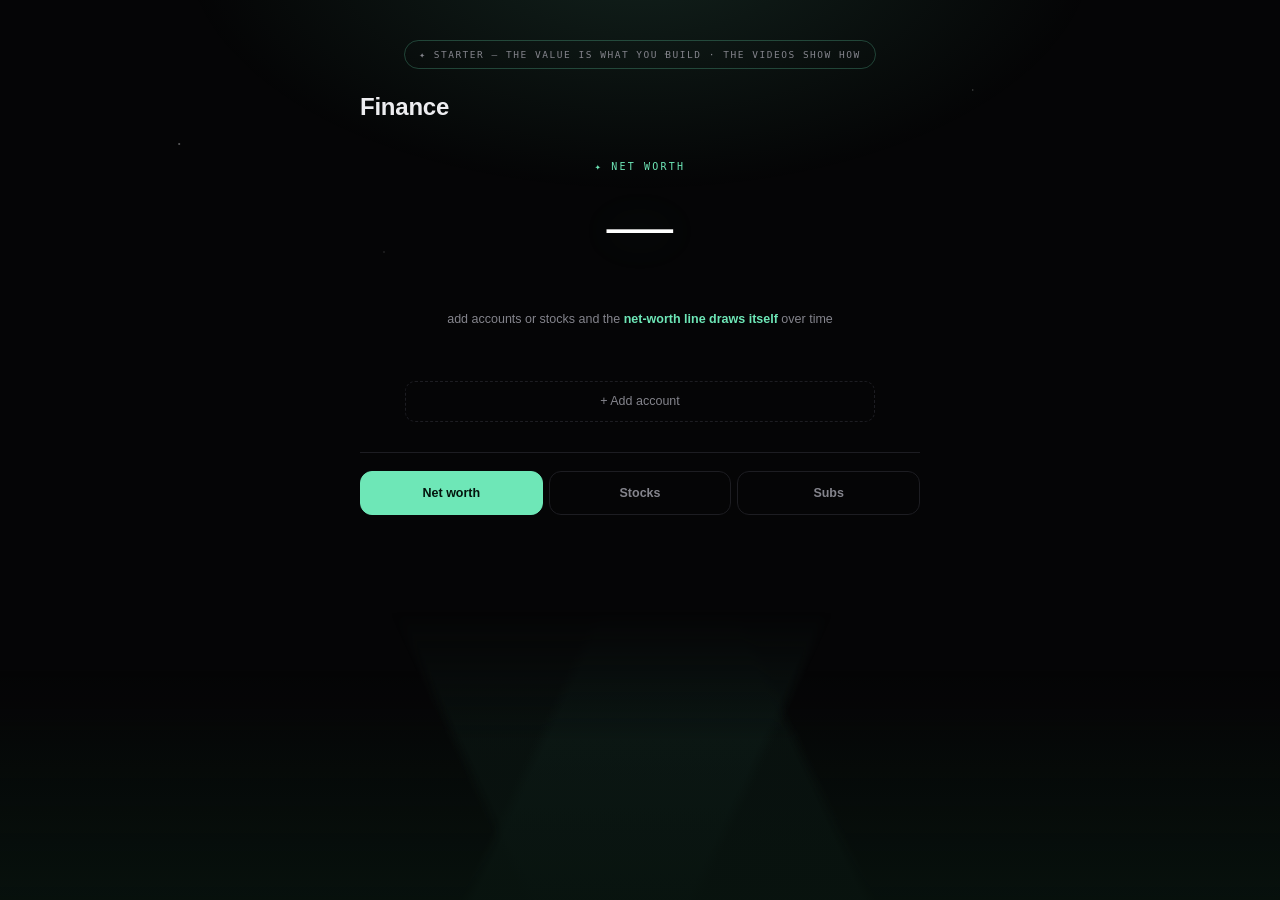
==== public/tiles/finance.html @ c0c362ae "Initial commit" ====
<!doctype html>
<html lang="en">
<head>
<meta charset="utf-8" />
<meta name="viewport" content="width=device-width,initial-scale=1" />
<title>Finance</title>
<!--
  FINANCE — three pages, one bottom tab bar: Net worth (accounts + stocks →
  the trend), Stocks (holdings, live-priced via Finnhub), Subscriptions
  (monthly burn). Each page carries its own base inputs; the mentor builds the
  rest.

  Sealed: no network. Saves through window.Vitality. Stock prices via the host
  bridge: window.Vitality.stock(symbol) (server-routed Finnhub key; manual works
  keyless). Store: { accounts:[{id,name,balance}], holdings:[{id,symbol,shares,price}],
  subs:[{id,name,amount}], history:[{t,value}] }
-->
<style>
  :root{
    --bg:#050506;--fg:#ededf0;--brand:#6EE7B7;
    --muted:#84848c;--muted-strong:#a8a8b0;--border:#1d1d22;
    --neg:#ff8b8b;
    --mono:ui-monospace,SFMono-Regular,Menlo,monospace;
    --serif:Georgia,'Times New Roman',serif;
    --font:-apple-system,BlinkMacSystemFont,'Segoe UI',Inter,sans-serif;
    --ease:cubic-bezier(.16,1,.3,1);
  }
  *{box-sizing:border-box;margin:0;padding:0}
  html,body{height:100%}
  body{background:var(--bg);color:var(--fg);font:15px/1.5 var(--font);display:flex;justify-content:center;padding:40px 20px;-webkit-font-smoothing:antialiased;position:relative}
  body::before{content:'';position:fixed;inset:0;z-index:-2;pointer-events:none;background:
    radial-gradient(58% 44% at 50% -6%, rgba(110,231,183,.13), transparent 62%),
    radial-gradient(1.5px 1.5px at 14% 16%, rgba(255,255,255,.5), transparent 100%),
    radial-gradient(1px 1px at 76% 10%, rgba(255,255,255,.4), transparent 100%),
    radial-gradient(1.5px 1.5px at 52% 6%, rgba(255,255,255,.32), transparent 100%),
    radial-gradient(1px 1px at 30% 28%, rgba(255,255,255,.28), transparent 100%)}
  body::after{content:'';position:fixed;left:0;right:0;bottom:0;height:32vh;z-index:-1;pointer-events:none;background:
    linear-gradient(to top, rgba(8,19,14,.85), transparent 80%),
    linear-gradient(115deg, transparent 42%, rgba(13,26,23,.75) 43%, rgba(13,26,23,.75) 58%, transparent 59%),
    linear-gradient(245deg, transparent 38%, rgba(10,18,16,.9) 39%, rgba(10,18,16,.9) 62%, transparent 63%);
    -webkit-mask-image:linear-gradient(to top,#000 55%,transparent);mask-image:linear-gradient(to top,#000 55%,transparent)}
  .shell{width:100%;max-width:560px}
  h1{font-size:24px;font-weight:600;letter-spacing:-.01em}
  .sub{color:var(--muted);font-family:var(--mono);font-size:11px;letter-spacing:.12em;text-transform:uppercase;margin:6px 0 0}
  .well{margin-top:34px;text-align:center}
  .kick{font-family:var(--mono);font-size:10px;letter-spacing:.22em;text-transform:uppercase;color:var(--brand)}
  .worth{font-family:var(--serif);font-style:italic;font-size:clamp(48px,10.5vw,74px);line-height:1;color:#fff;margin-top:12px;text-shadow:0 0 44px rgba(110,231,183,.22)}
  .worth.neg{color:var(--neg);text-shadow:0 0 44px rgba(255,139,139,.18)}
  .worth .u{font-size:.34em;font-style:normal;color:var(--muted);margin-left:2px}
  .delta{font-family:var(--mono);font-size:11px;letter-spacing:.14em;margin-top:10px;color:var(--muted)}
  .delta b{color:var(--brand);font-weight:600}
  .delta b.down{color:var(--neg)}
  .gwrap{margin-top:28px}
  .gEmpty{padding:22px 0;color:var(--muted);font-size:12.5px;text-align:center}
  .gEmpty b{color:var(--brand);font-weight:600}
  .list{margin-top:26px;text-align:left;max-width:470px;margin-left:auto;margin-right:auto}
  .row{display:grid;grid-template-columns:1fr auto auto;align-items:center;gap:10px;padding:11px 13px;border-radius:12px;border:1px solid var(--border);background:rgba(14,14,17,.5);margin-bottom:8px;animation:up .4s var(--ease) both}
  @keyframes up{from{opacity:0;transform:translateY(6px)}to{opacity:1}}
  .row .nmwrap{min-width:0}
  .row .nm{font-size:14px;color:var(--fg);overflow:hidden;text-overflow:ellipsis;white-space:nowrap}
  .row .hsub{font-family:var(--mono);font-size:10px;letter-spacing:.04em;color:var(--muted);margin-top:1px}
  .row .bal{font-family:var(--mono);font-size:14px;font-variant-numeric:tabular-nums;cursor:pointer;color:var(--muted-strong);padding:3px 7px;border-radius:6px;transition:background .12s,color .12s}
  .row .bal:hover{background:rgba(110,231,183,.09);color:var(--brand)}
  .row .bal.neg{color:var(--neg)}
  .row .del{border:none;background:none;color:var(--muted);cursor:pointer;font-size:15px;line-height:1;opacity:.45;padding:2px 4px;transition:opacity .12s,color .12s}
  .row .del:hover{opacity:1;color:var(--neg)}
  .balIn{width:118px;background:rgba(0,0,0,.45);border:1px solid var(--brand);border-radius:6px;padding:4px 8px;color:var(--fg);font-family:var(--mono);font-size:14px;text-align:right;outline:none}
  .addRow{display:grid;grid-template-columns:1fr 122px auto;gap:8px;margin-top:2px}
  .addRow.stock{grid-template-columns:1fr 100px auto}
  .addRow input{background:rgba(14,14,17,.7);border:1px solid var(--border);border-radius:10px;padding:10px 13px;color:var(--fg);font:inherit;outline:none;min-width:0}
  .addRow input:focus{border-color:var(--brand)}
  .addRow button{border:none;background:var(--brand);color:#04140d;font-weight:700;border-radius:10px;padding:0 17px;cursor:pointer}
  .addBtn{margin-top:4px;background:transparent;border:1px dashed var(--border);border-radius:10px;color:var(--muted);font:inherit;font-size:12.5px;padding:10px 14px;cursor:pointer;width:100%;transition:color .14s,border-color .14s}
  .addBtn:hover{color:var(--brand);border-color:var(--brand);border-style:solid}
  .keyNote{font-family:var(--mono);font-size:10px;letter-spacing:.02em;color:var(--muted);margin-top:12px;text-align:center}
  .keyNote b{color:var(--brand)}
  /* the bottom tab bar — each button is a page */
  .tabBar{display:flex;gap:6px;margin-top:30px;padding-top:18px;border-top:1px solid var(--border)}
  .tab{flex:1;padding:12px 8px;border-radius:12px;border:1px solid var(--border);background:transparent;color:var(--muted);font:inherit;font-size:12.5px;font-weight:600;cursor:pointer;transition:all .15s}
  .tab:hover{color:#fff;border-color:var(--muted)}
  .tab.on{color:#04140d;background:var(--brand);border-color:var(--brand)}
  .starterTag{width:max-content;max-width:92%;margin:0 auto 20px;padding:6px 14px;border:1px solid rgba(110,231,183,.25);border-radius:999px;font-family:ui-monospace,SFMono-Regular,Menlo,monospace;font-size:9.5px;letter-spacing:.16em;text-transform:uppercase;color:#84848c;text-align:center}
  .starterTag,.starterTag *{line-height:1.6}
</style>
</head>
<body>
<div class="shell">
<div class="starterTag">✦ starter — the value is what you build · the videos show how</div>
  <h1>Finance</h1>
  <div class="well" id="app"></div>
</div>
<script>
let store={};let view='networth';
let editingId=null;let editKind='bal';let adding=false;let addingStock=false;let addingSub=false;
const esc=s=>String(s).replace(/[&<>"']/g,c=>({'&':'&amp;','<':'&lt;','>':'&gt;','"':'&quot;',"'":'&#39;'}[c]));
const fetchingS=new Set();let finNote=false;
function persist(){window.Vitality.save(store)}
function accts(){if(!Array.isArray(store.accounts))store.accounts=[];return store.accounts}
function holds(){if(!Array.isArray(store.holdings))store.holdings=[];return store.holdings}
function subs(){if(!Array.isArray(store.subs))store.subs=[];return store.subs}
function hist(){if(!Array.isArray(store.history))store.history=[];return store.history}
function holdValue(h){return (typeof h.shares==='number'?h.shares:0)*(typeof h.price==='number'?h.price:0)}
function stockTotal(){return holds().reduce((s,h)=>s+holdValue(h),0)}
function monthlyBurn(){return subs().reduce((s,x)=>s+(typeof x.amount==='number'?x.amount:0),0)}
function netWorth(){let s=0;for(const a of accts())s+=(typeof a.balance==='number'?a.balance:0);for(const h of holds())s+=holdValue(h);return s;}
function fmtMoney(n){if(n==null)return '—';const sign=n<0?'−':'';const a=Math.abs(n);
  return sign+'$'+(a>=1e6?(a/1e6).toFixed(2)+'M':a>=1e4?Math.round(a).toLocaleString():a.toLocaleString(undefined,{maximumFractionDigits:0}));}

function snapshot(){
  const v=netWorth(),h=hist(),now=Date.now(),prev=h[h.length-1];
  if(prev&&prev.value===v)return;
  if(prev&&now-prev.t<120000){prev.t=now;prev.value=v;}
  else h.push({t:now,value:v});
}

async function refreshStock(h){
  const V=window.Vitality||{};
  if(!h.symbol||!V.stock)return;
  if(fetchingS.has(h.id))return;
  fetchingS.add(h.id);render();
  try{const price=await V.stock(h.symbol);if(typeof price==='number'&&price>0){h.price=price;snapshot();persist();}}
  catch(e){if(String(e&&e.message||'')==='no_key')finNote=true;}
  finally{fetchingS.delete(h.id);render();}
}

function graph(){
  const h=hist().filter(s=>typeof s.value==='number');
  if(h.length<2)return '<div class="gEmpty">add accounts or stocks and the <b>net-worth line draws itself</b> over time</div>';
  const W=560,H=120,P=8;
  const t0=h[0].t,t1=h[h.length-1].t||t0+1;
  const lo=Math.min(...h.map(s=>s.value)),hi=Math.max(...h.map(s=>s.value));
  const x=t=>P+((t-t0)/Math.max(1,t1-t0))*(W-2*P);
  const y=v=>hi===lo?H/2:P+(1-(v-lo)/(hi-lo))*(H-2*P);
  const pts=h.map(s=>[x(s.t),y(s.value)]);
  let d='M '+pts[0][0]+' '+pts[0][1];
  for(let i=0;i<pts.length-1;i++){const p0=pts[i-1]||pts[i],p1=pts[i],p2=pts[i+1],p3=pts[i+2]||p2;
    d+=' C '+(p1[0]+(p2[0]-p0[0])/6)+' '+(p1[1]+(p2[1]-p0[1])/6)+', '+(p2[0]-(p3[0]-p1[0])/6)+' '+(p2[1]-(p3[1]-p1[1])/6)+', '+p2[0]+' '+p2[1];}
  const area=d+' L '+pts[pts.length-1][0]+' '+(H-P)+' L '+pts[0][0]+' '+(H-P)+' Z';
  return '<svg viewBox="0 0 '+W+' '+H+'" style="width:100%;display:block" preserveAspectRatio="none">'
    +'<defs><linearGradient id="fg1" x1="0" y1="0" x2="0" y2="1"><stop offset="0%" stop-color="#6EE7B7" stop-opacity=".26"/><stop offset="100%" stop-color="#6EE7B7" stop-opacity="0"/></linearGradient></defs>'
    +'<path d="'+area+'" fill="url(#fg1)"/><path d="'+d+'" fill="none" stroke="#6EE7B7" stroke-width="2.5" stroke-linecap="round" stroke-linejoin="round"/>'
    +'<circle cx="'+pts[pts.length-1][0]+'" cy="'+pts[pts.length-1][1]+'" r="4" fill="#6EE7B7"/></svg>';
}

/* one row's editable value cell (inline input when this id is being edited) */
function valCell(id,kind,val,neg){
  if(editingId===id)return '<input class="balIn" id="editIn" type="text" inputmode="decimal" value="'+(val===''?'':val)+'" autocomplete="off"/>';
  return '<span class="bal'+(neg?' neg':'')+'" data-'+kind+'="'+id+'" title="Tap to edit">';
}

function listAccounts(){
  let h='';
  for(const ac of accts()){
    const neg=typeof ac.balance==='number'&&ac.balance<0;
    h+='<div class="row"><div class="nmwrap"><span class="nm">'+esc(ac.name)+'</span></div>'
      +valCell(ac.id,'bal',(typeof ac.balance==='number'?ac.balance:''),neg)+(editingId===ac.id?'':fmtMoney(typeof ac.balance==='number'?ac.balance:0)+'</span>')
      +'<button class="del" data-del="'+ac.id+'" title="Remove">&times;</button></div>';
  }
  if(adding)h+='<div class="addRow"><input id="nmIn" placeholder="account name" autocomplete="off"/><input id="amtIn" type="text" inputmode="decimal" placeholder="balance" autocomplete="off"/><button data-add>Add</button></div>';
  else h+='<button class="addBtn" data-addtoggle>+ Add account</button>';
  return h;
}
function listStocks(){
  let h='';
  for(const hd of holds()){
    const px=typeof hd.price==='number'?hd.price:null;
    const sub=(typeof hd.shares==='number'?hd.shares:0)+' sh'+(px!=null?' @ '+fmtMoney(px):' · '+(fetchingS.has(hd.id)?'pricing…':'add a key to price'));
    h+='<div class="row"><div class="nmwrap"><span class="nm">'+esc(hd.symbol)+'</span><div class="hsub">'+sub+'</div></div>'
      +valCell(hd.id,'sh',(typeof hd.shares==='number'?hd.shares:''),false)+(editingId===hd.id?'':(fetchingS.has(hd.id)?'…':fmtMoney(holdValue(hd)))+'</span>')
      +'<button class="del" data-del="'+hd.id+'" title="Remove">&times;</button></div>';
  }
  if(addingStock)h+='<div class="addRow stock"><input id="symIn" placeholder="ticker — e.g. AAPL" autocomplete="off"/><input id="shIn" type="text" inputmode="decimal" placeholder="shares" autocomplete="off"/><button data-addstockgo>Add</button></div>';
  else h+='<button class="addBtn" data-addstock>+ Add stock</button>';
  if(finNote)h+='<div class="keyNote">stocks need a free <b>Finnhub key</b> in .env.local — your mentor sets it up. Until then they hold at $0.</div>';
  return h;
}
function listSubs(){
  let h='';
  for(const sb of subs()){
    h+='<div class="row"><div class="nmwrap"><span class="nm">'+esc(sb.name)+'</span><div class="hsub">subscription</div></div>'
      +valCell(sb.id,'sub',(typeof sb.amount==='number'?sb.amount:''),false)+(editingId===sb.id?'':fmtMoney(typeof sb.amount==='number'?sb.amount:0)+'/mo</span>')
      +'<button class="del" data-del="'+sb.id+'" title="Remove">&times;</button></div>';
  }
  if(addingSub)h+='<div class="addRow"><input id="subNmIn" placeholder="subscription — e.g. Netflix" autocomplete="off"/><input id="subAmtIn" type="text" inputmode="decimal" placeholder="$ / month" autocomplete="off"/><button data-addsubgo>Add</button></div>';
  else h+='<button class="addBtn" data-addsub>+ Add subscription</button>';
  return h;
}

function tabBar(){
  return '<div class="tabBar">'+[['networth','Net worth'],['stocks','Stocks'],['subs','Subs']]
    .map(t=>'<button class="tab'+(view===t[0]?' on':'')+'" data-view="'+t[0]+'">'+t[1]+'</button>').join('')+'</div>';
}

function render(){
  let html='';
  if(view==='networth'){
    const any=accts().length||holds().length,v=any?netWorth():null,h=hist();
    let delta='';
    if(h.length>=2){const d=h[h.length-1].value-h[0].value,up=d>=0;delta='<div class="delta">since day one · <b class="'+(up?'':'down')+'">'+(up?'▲ ':'▼ ')+fmtMoney(Math.abs(d)).replace('−','')+'</b></div>';}
    html='<div class="kick">✦ net worth</div><div class="worth'+(v!=null&&v<0?' neg':'')+'">'+fmtMoney(v)+'</div>'+delta
      +'<div class="gwrap">'+graph()+'</div><div class="list">'+listAccounts()+'</div>';
  }else if(view==='stocks'){
    html='<div class="kick">✦ holdings</div><div class="worth">'+(holds().length?fmtMoney(stockTotal()):'—')+'</div>'
      +(holds().length?'<div class="delta">'+holds().length+' position'+(holds().length===1?'':'s')+' · live-priced</div>':'')
      +'<div class="list" style="margin-top:24px">'+listStocks()+'</div>';
  }else{
    html='<div class="kick">✦ monthly burn</div><div class="worth">'+(subs().length?fmtMoney(monthlyBurn())+'<span class="u">/mo</span>':'—')+'</div>'
      +(subs().length?'<div class="delta">'+subs().length+' renewal'+(subs().length===1?'':'s')+' a month</div>':'')
      +'<div class="list" style="margin-top:24px">'+listSubs()+'</div>';
  }
  html+=tabBar();
  document.getElementById('app').innerHTML=html;
  if(editingId){const i=document.getElementById('editIn');if(i){i.focus();try{i.select();}catch(e){}
    i.addEventListener('keydown',e=>{if(e.key==='Enter')commit();else if(e.key==='Escape'){editingId=null;render();}});
    i.addEventListener('blur',commit);}}
  if(adding){const n=document.getElementById('nmIn');if(n)n.focus();const amt=document.getElementById('amtIn');if(amt)amt.addEventListener('keydown',e=>{if(e.key==='Enter')addAccount()});}
  if(addingStock){const s=document.getElementById('symIn');if(s)s.focus();const sh=document.getElementById('shIn');if(sh)sh.addEventListener('keydown',e=>{if(e.key==='Enter')addStock()});}
  if(addingSub){const n=document.getElementById('subNmIn');if(n)n.focus();const amt=document.getElementById('subAmtIn');if(amt)amt.addEventListener('keydown',e=>{if(e.key==='Enter')addSub()});}
}

function commit(){
  const i=document.getElementById('editIn');if(!i||!editingId)return;
  const raw=String(i.value).replace(/[$,\s]/g,'');const n=Number(raw);
  if(editKind==='sh'){
    const hd=holds().find(x=>x.id===editingId);editingId=null;
    if(hd&&raw!==''&&isFinite(n)&&n>=0){hd.shares=n;snapshot();persist();render();refreshStock(hd);return;}
  }else if(editKind==='sub'){
    const sb=subs().find(x=>x.id===editingId);if(sb&&raw!==''&&isFinite(n)&&n>=0){sb.amount=n;persist();}
  }else{
    const ac=accts().find(x=>x.id===editingId);if(ac&&raw!==''&&isFinite(n)){ac.balance=n;snapshot();persist();}
  }
  editingId=null;render();
}
function addAccount(){
  const n=document.getElementById('nmIn'),amt=document.getElementById('amtIn');
  const name=(n?n.value:'').trim();if(!name){if(n)n.focus();return;}
  const raw=String(amt?amt.value:'').replace(/[$,\s]/g,'');const bal=Number(raw);
  accts().push({id:'a'+Math.random().toString(36).slice(2,8),name,balance:(raw!==''&&isFinite(bal))?bal:0});
  adding=false;snapshot();persist();render();
}
function addStock(){
  const s=document.getElementById('symIn'),sh=document.getElementById('shIn');
  const symbol=(s?s.value:'').trim().toUpperCase();if(!symbol){if(s)s.focus();return;}
  const raw=String(sh?sh.value:'').replace(/[,\s]/g,'');const shares=Number(raw);
  const hd={id:'h'+Math.random().toString(36).slice(2,8),symbol,shares:(raw!==''&&isFinite(shares))?shares:0,price:null};
  holds().push(hd);addingStock=false;persist();render();refreshStock(hd);
}
function addSub(){
  const n=document.getElementById('subNmIn'),amt=document.getElementById('subAmtIn');
  const name=(n?n.value:'').trim();if(!name){if(n)n.focus();return;}
  const raw=String(amt?amt.value:'').replace(/[$,\s]/g,'');const amount=Number(raw);
  subs().push({id:'s'+Math.random().toString(36).slice(2,8),name,amount:(raw!==''&&isFinite(amount))?amount:0});
  addingSub=false;persist();render();
}

document.addEventListener('click',e=>{
  const tab=e.target.closest('[data-view]');
  if(tab){view=tab.getAttribute('data-view');editingId=null;adding=addingStock=addingSub=false;render();return}
  const b=e.target.closest('[data-bal]');
  if(b){editingId=b.getAttribute('data-bal');editKind='bal';adding=addingStock=addingSub=false;render();return}
  const sh=e.target.closest('[data-sh]');
  if(sh){editingId=sh.getAttribute('data-sh');editKind='sh';adding=addingStock=addingSub=false;render();return}
  const su=e.target.closest('[data-sub]');
  if(su){editingId=su.getAttribute('data-sub');editKind='sub';adding=addingStock=addingSub=false;render();return}
  const d=e.target.closest('[data-del]');
  if(d){const id=d.getAttribute('data-del');store.accounts=accts().filter(x=>x.id!==id);store.holdings=holds().filter(x=>x.id!==id);store.subs=subs().filter(x=>x.id!==id);snapshot();persist();render();return}
  if(e.target.closest('[data-addtoggle]')){adding=true;editingId=null;render();return}
  if(e.target.closest('[data-addstock]')){addingStock=true;editingId=null;render();return}
  if(e.target.closest('[data-addsub]')){addingSub=true;editingId=null;render();return}
  if(e.target.closest('[data-add]')){addAccount();return}
  if(e.target.closest('[data-addstockgo]')){addStock();return}
  if(e.target.closest('[data-addsubgo]')){addSub();return}
});

/* standalone preview: opened as a raw file with no dashboard bridge? back it
   with localStorage so it still renders. In the real sealed dashboard the
   bridge is injected first, so this branch never runs there. */
if(!window.Vitality){window.Vitality={save:function(d){try{localStorage.setItem('v:prev:finance',JSON.stringify(d));}catch(e){}return Promise.resolve(true);},load:function(){try{return Promise.resolve(JSON.parse(localStorage.getItem('v:prev:finance')||'{}'));}catch(e){return Promise.resolve({});}},read:function(){return Promise.resolve(null);},stock:function(){return Promise.reject(new Error('no_key'));}};}
(async()=>{
  const d=await window.Vitality.load();
  store=(d&&typeof d==='object'&&!Array.isArray(d))?d:{};
  if(!Array.isArray(store.accounts))store.accounts=[];
  if(!Array.isArray(store.holdings))store.holdings=[];
  if(!Array.isArray(store.subs))store.subs=[];
  if(!Array.isArray(store.history))store.history=[];
  render();
  for(const hd of holds()){ if(!hd.symbol)continue; await refreshStock(hd); await new Promise(r=>setTimeout(r,1200)); }
})();
</script>
</body>
</html>
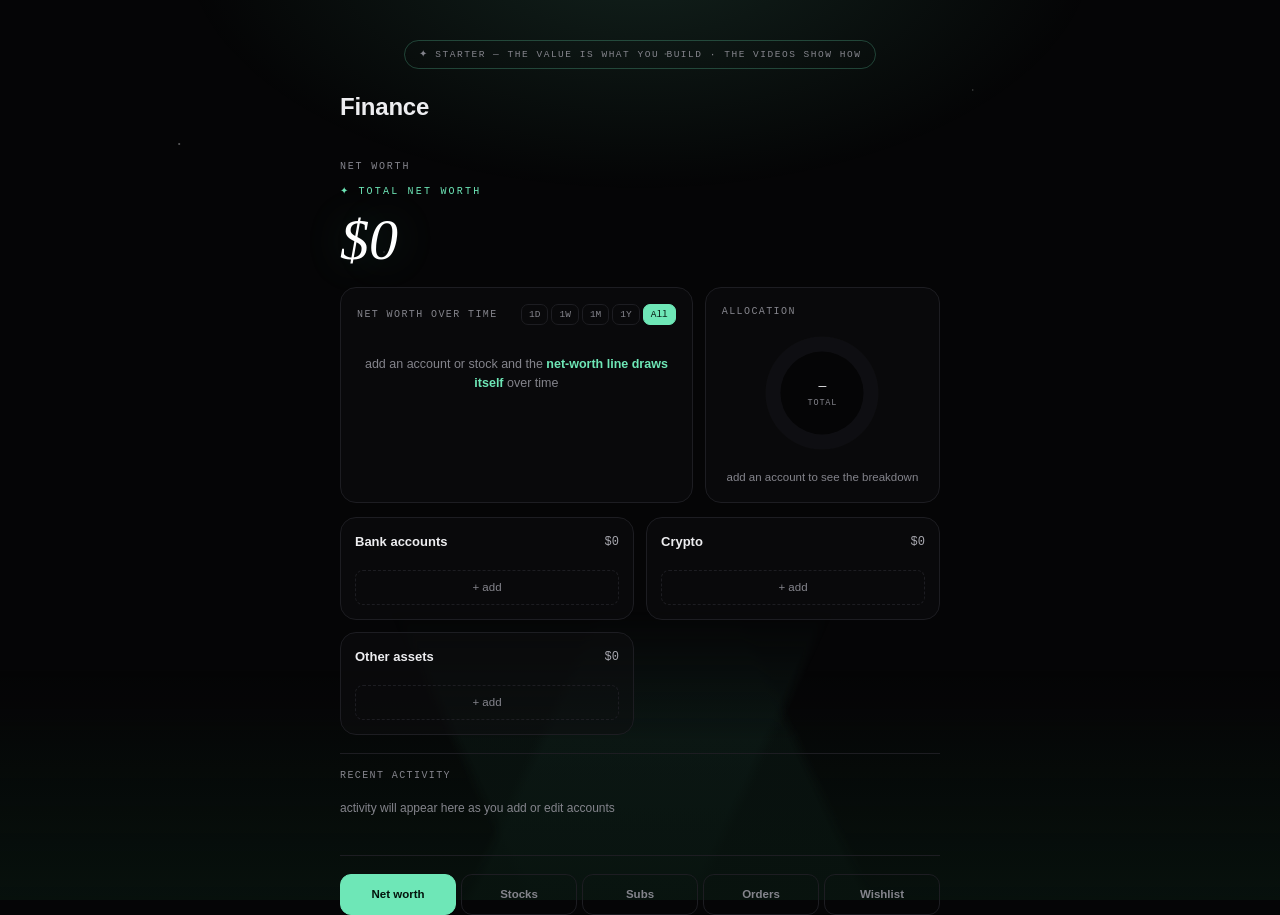
==== commit 718f2fdd: "auto: update from Claude Code" ====
--- a/public/tiles/finance.html
+++ b/public/tiles/finance.html
@@ -5,21 +5,25 @@
 <meta name="viewport" content="width=device-width,initial-scale=1" />
 <title>Finance</title>
 <!--
-  FINANCE — three pages, one bottom tab bar: Net worth (accounts + stocks →
-  the trend), Stocks (holdings, live-priced via Finnhub), Subscriptions
-  (monthly burn). Each page carries its own base inputs; the mentor builds the
-  rest.
+  FINANCE — five pages, one bottom tab bar: Net worth (accounts by category +
+  stocks → the trend + allocation), Stocks (holdings, live-priced via Finnhub),
+  Subscriptions (billing period, renewal countdown, linked account), Orders
+  (incoming/bought, % of net worth, deduct from an account), Wishlist (% of
+  net worth per item).
 
   Sealed: no network. Saves through window.Vitality. Stock prices via the host
   bridge: window.Vitality.stock(symbol) (server-routed Finnhub key; manual works
-  keyless). Store: { accounts:[{id,name,balance}], holdings:[{id,symbol,shares,price}],
-  subs:[{id,name,amount}], history:[{t,value}] }
+  keyless). Store: { accounts:[{id,name,balance,type}], holdings:[{id,symbol,shares,price}],
+  subs:[{id,name,amount,period,renewal,fromAccountId,autoDeduct}],
+  orders:[{id,name,amount,mode,fromAccountId,arrival,ts,deductedAt,pctAtDeduction,deductedFromName}],
+  wishlist:[{id,name,amount,ts}], history:[{t,value}], activity:[{id,ts,name,type,delta,kind}] }
 -->
 <style>
   :root{
     --bg:#050506;--fg:#ededf0;--brand:#6EE7B7;
     --muted:#84848c;--muted-strong:#a8a8b0;--border:#1d1d22;
     --neg:#ff8b8b;
+    --cat-bank:#3D72D6;--cat-stocks:#1D9E6C;--cat-crypto:#B8811A;--cat-other:#8465E0;--cat-subs:#E0703D;
     --mono:ui-monospace,SFMono-Regular,Menlo,monospace;
     --serif:Georgia,'Times New Roman',serif;
     --font:-apple-system,BlinkMacSystemFont,'Segoe UI',Inter,sans-serif;
@@ -39,12 +43,12 @@
     linear-gradient(115deg, transparent 42%, rgba(13,26,23,.75) 43%, rgba(13,26,23,.75) 58%, transparent 59%),
     linear-gradient(245deg, transparent 38%, rgba(10,18,16,.9) 39%, rgba(10,18,16,.9) 62%, transparent 63%);
     -webkit-mask-image:linear-gradient(to top,#000 55%,transparent);mask-image:linear-gradient(to top,#000 55%,transparent)}
-  .shell{width:100%;max-width:560px}
+  .shell{width:100%;max-width:600px}
   h1{font-size:24px;font-weight:600;letter-spacing:-.01em}
   .sub{color:var(--muted);font-family:var(--mono);font-size:11px;letter-spacing:.12em;text-transform:uppercase;margin:6px 0 0}
   .well{margin-top:34px;text-align:center}
   .kick{font-family:var(--mono);font-size:10px;letter-spacing:.22em;text-transform:uppercase;color:var(--brand)}
-  .worth{font-family:var(--serif);font-style:italic;font-size:clamp(48px,10.5vw,74px);line-height:1;color:#fff;margin-top:12px;text-shadow:0 0 44px rgba(110,231,183,.22)}
+  .worth{font-family:var(--serif);font-style:italic;font-size:clamp(44px,9.5vw,68px);line-height:1;color:#fff;margin-top:12px;text-shadow:0 0 44px rgba(110,231,183,.22)}
   .worth.neg{color:var(--neg);text-shadow:0 0 44px rgba(255,139,139,.18)}
   .worth .u{font-size:.34em;font-style:normal;color:var(--muted);margin-left:2px}
   .delta{font-family:var(--mono);font-size:11px;letter-spacing:.14em;margin-top:10px;color:var(--muted)}
@@ -53,7 +57,7 @@
   .gwrap{margin-top:28px}
   .gEmpty{padding:22px 0;color:var(--muted);font-size:12.5px;text-align:center}
   .gEmpty b{color:var(--brand);font-weight:600}
-  .list{margin-top:26px;text-align:left;max-width:470px;margin-left:auto;margin-right:auto}
+  .list{margin-top:26px;text-align:left;max-width:510px;margin-left:auto;margin-right:auto}
   .row{display:grid;grid-template-columns:1fr auto auto;align-items:center;gap:10px;padding:11px 13px;border-radius:12px;border:1px solid var(--border);background:rgba(14,14,17,.5);margin-bottom:8px;animation:up .4s var(--ease) both}
   @keyframes up{from{opacity:0;transform:translateY(6px)}to{opacity:1}}
   .row .nmwrap{min-width:0}
@@ -67,20 +71,187 @@
   .balIn{width:118px;background:rgba(0,0,0,.45);border:1px solid var(--brand);border-radius:6px;padding:4px 8px;color:var(--fg);font-family:var(--mono);font-size:14px;text-align:right;outline:none}
   .addRow{display:grid;grid-template-columns:1fr 122px auto;gap:8px;margin-top:2px}
   .addRow.stock{grid-template-columns:1fr 100px auto}
-  .addRow input{background:rgba(14,14,17,.7);border:1px solid var(--border);border-radius:10px;padding:10px 13px;color:var(--fg);font:inherit;outline:none;min-width:0}
-  .addRow input:focus{border-color:var(--brand)}
+  .addRow.wide{grid-template-columns:1fr 1fr auto}
+  .addRow input,.addRow select{background:rgba(14,14,17,.7);border:1px solid var(--border);border-radius:10px;padding:10px 13px;color:var(--fg);font:inherit;font-size:13px;outline:none;min-width:0}
+  .addRow input:focus,.addRow select:focus{border-color:var(--brand)}
   .addRow button{border:none;background:var(--brand);color:#04140d;font-weight:700;border-radius:10px;padding:0 17px;cursor:pointer}
   .addBtn{margin-top:4px;background:transparent;border:1px dashed var(--border);border-radius:10px;color:var(--muted);font:inherit;font-size:12.5px;padding:10px 14px;cursor:pointer;width:100%;transition:color .14s,border-color .14s}
   .addBtn:hover{color:var(--brand);border-color:var(--brand);border-style:solid}
   .keyNote{font-family:var(--mono);font-size:10px;letter-spacing:.02em;color:var(--muted);margin-top:12px;text-align:center}
   .keyNote b{color:var(--brand)}
   /* the bottom tab bar — each button is a page */
-  .tabBar{display:flex;gap:6px;margin-top:30px;padding-top:18px;border-top:1px solid var(--border)}
-  .tab{flex:1;padding:12px 8px;border-radius:12px;border:1px solid var(--border);background:transparent;color:var(--muted);font:inherit;font-size:12.5px;font-weight:600;cursor:pointer;transition:all .15s}
+  .tabBar{display:flex;gap:5px;margin-top:30px;padding-top:18px;border-top:1px solid var(--border)}
+  .tab{flex:1;padding:11px 4px;border-radius:11px;border:1px solid var(--border);background:transparent;color:var(--muted);font:inherit;font-size:11.5px;font-weight:600;cursor:pointer;transition:all .15s;white-space:nowrap}
   .tab:hover{color:#fff;border-color:var(--muted)}
   .tab.on{color:#04140d;background:var(--brand);border-color:var(--brand)}
   .starterTag{width:max-content;max-width:92%;margin:0 auto 20px;padding:6px 14px;border:1px solid rgba(110,231,183,.25);border-radius:999px;font-family:ui-monospace,SFMono-Regular,Menlo,monospace;font-size:9.5px;letter-spacing:.16em;text-transform:uppercase;color:#84848c;text-align:center}
   .starterTag,.starterTag *{line-height:1.6}
+
+  /* ---- net worth: chart + donut + category cards + activity ---- */
+  .section{text-align:left}
+  .sectionEyebrow{font-family:var(--mono);font-size:10px;letter-spacing:.18em;text-transform:uppercase;color:var(--muted);margin-bottom:10px}
+  .overviewGrid{display:grid;grid-template-columns:1.5fr 1fr;gap:12px;margin-top:18px}
+  @media (max-width:560px){.overviewGrid{grid-template-columns:1fr}}
+  .card{border:1px solid var(--border);border-radius:16px;background:rgba(14,14,17,.5);padding:16px}
+  .chartHead{display:flex;align-items:center;justify-content:space-between;gap:8px;flex-wrap:wrap}
+  .chartHeadLeft{display:flex;align-items:baseline;gap:8px}
+  .chartLabel{font-family:var(--mono);font-size:10px;letter-spacing:.14em;text-transform:uppercase;color:var(--muted)}
+  .chartDelta{font-family:var(--mono);font-size:11px;font-weight:600;color:var(--muted-strong)}
+  .chartDelta.up{color:var(--brand)}
+  .chartDelta.down{color:var(--neg)}
+  .periodSeg{display:flex;gap:3px}
+  .periodBtn{background:transparent;border:1px solid var(--border);color:var(--muted);font-family:var(--mono);font-size:9.5px;padding:4px 7px;border-radius:7px;cursor:pointer}
+  .periodBtn:hover{color:#fff}
+  .periodBtnActive{background:var(--brand);color:#04140d;border-color:var(--brand)}
+  .chartSvgWrap{position:relative;margin-top:10px}
+  .chartSvg{width:100%;height:120px;display:block;overflow:visible}
+  .chartGrid{stroke:var(--border);stroke-width:1}
+  .chartCrosshair{stroke:rgba(255,255,255,.25);stroke-width:1;pointer-events:none}
+  .chartHoverDot{fill:currentColor;stroke:var(--bg);stroke-width:2;pointer-events:none}
+  .chartTip{position:absolute;top:0;transform:translate(-50%,-100%);background:#0c0c10;border:1px solid var(--border);border-radius:8px;padding:6px 9px;font-family:var(--mono);font-size:10.5px;white-space:nowrap;pointer-events:none;opacity:0;transition:opacity .1s}
+  .chartTip.show{opacity:1}
+  .chartTip b{color:var(--fg);font-size:12px;display:block}
+  .chartTip span{color:var(--muted)}
+  .chartStatsRow{display:grid;grid-template-columns:repeat(4,1fr);gap:6px;margin-top:14px}
+  .chartStat{display:flex;flex-direction:column;gap:2px}
+  .chartStatLabel{font-family:var(--mono);font-size:8.5px;letter-spacing:.08em;text-transform:uppercase;color:var(--muted)}
+  .chartStatVal{font-family:var(--mono);font-size:12px;color:var(--muted-strong)}
+  .chartEmpty{padding:30px 0;text-align:center;color:var(--muted);font-size:12.5px}
+
+  .donutStage{position:relative;width:132px;height:132px;margin:8px auto 0}
+  .donutSvg{width:100%;height:100%}
+  .donutSvg path{transition:opacity .12s;cursor:pointer}
+  .donutSvg path:hover{opacity:.8}
+  .donutCenter{position:absolute;inset:0;display:flex;flex-direction:column;align-items:center;justify-content:center;pointer-events:none}
+  .donutNum{font-family:var(--mono);font-size:13px;color:var(--fg)}
+  .donutSub{font-family:var(--mono);font-size:8.5px;letter-spacing:.1em;text-transform:uppercase;color:var(--muted)}
+  .donutLegend{margin-top:14px;display:flex;flex-direction:column;gap:7px}
+  .donutLeg{display:flex;align-items:center;gap:7px;font-size:12px;color:var(--muted-strong)}
+  .donutLegDot{width:8px;height:8px;border-radius:50%;flex:0 0 auto}
+  .donutLeg span:nth-child(2){flex:1;overflow:hidden;text-overflow:ellipsis;white-space:nowrap}
+  .donutLegPct{font-family:var(--mono);font-size:10.5px;color:var(--muted)}
+  .donutEmpty{margin-top:10px;text-align:center;color:var(--muted);font-size:11.5px}
+
+  .accountsGrid{display:grid;grid-template-columns:1fr 1fr;gap:12px;margin-top:14px}
+  @media (max-width:560px){.accountsGrid{grid-template-columns:1fr}}
+  .accountCard{border:1px solid var(--border);border-radius:16px;background:rgba(14,14,17,.5);padding:14px}
+  .accountHead{display:flex;align-items:center;justify-content:space-between;margin-bottom:10px}
+  .accountLabel{font-size:13px;font-weight:600}
+  .accountTotal{font-family:var(--mono);font-size:12px;color:var(--muted-strong)}
+  .accountTotalPct{color:var(--muted);margin-left:3px}
+  .accountList{display:flex;flex-direction:column;gap:6px}
+  .accountRow{display:grid;grid-template-columns:1fr auto auto;align-items:center;gap:8px;padding:8px 4px}
+  .accountRowName{font-size:13px;cursor:pointer}
+  .accountRowAmount{font-family:var(--mono);font-size:13px;color:var(--muted-strong);cursor:pointer;padding:2px 6px;border-radius:6px}
+  .accountRowAmount:hover{background:rgba(110,231,183,.09);color:var(--brand)}
+  .inlineEditInput{width:100%;background:rgba(0,0,0,.45);border:1px solid var(--brand);border-radius:6px;padding:4px 7px;color:var(--fg);font-family:var(--mono);font-size:13px;outline:none}
+  .inlineEditAmt{text-align:right}
+  .deleteBtn{border:none;background:none;color:var(--muted);cursor:pointer;font-size:14px;opacity:.4}
+  .deleteBtn:hover{opacity:1;color:var(--neg)}
+  .quickAdd{display:grid;grid-template-columns:1fr 1fr auto;gap:6px;margin-top:8px}
+  .quickAddInput{background:rgba(0,0,0,.35);border:1px solid var(--border);border-radius:8px;padding:8px 10px;color:var(--fg);font:inherit;font-size:12.5px;outline:none;min-width:0}
+  .quickAddInput:focus{border-color:var(--brand)}
+  .quickAddBtn{border:none;background:var(--brand);color:#04140d;font-weight:700;border-radius:8px;padding:0 12px;cursor:pointer}
+  .addToggle{margin-top:8px;background:transparent;border:1px dashed var(--border);border-radius:8px;color:var(--muted);font:inherit;font-size:11.5px;padding:8px 10px;cursor:pointer;width:100%}
+  .addToggle:hover{color:var(--brand);border-color:var(--brand)}
+
+  .activity{margin-top:18px;border-top:1px solid var(--border);padding-top:14px}
+  .activityHead{display:flex;justify-content:space-between;margin-bottom:8px}
+  .activityEmpty{color:var(--muted);font-size:12px;padding:8px 0}
+  .activityBucketLabel{font-family:var(--mono);font-size:9px;letter-spacing:.1em;text-transform:uppercase;color:var(--muted);margin:10px 0 6px}
+  .activityRow{display:grid;grid-template-columns:3px 1fr auto auto;align-items:center;gap:9px;padding:6px 2px}
+  .activityBar{height:20px;border-radius:2px}
+  .activityName{font-size:12.5px}
+  .activityMeta{font-family:var(--mono);font-size:9.5px;color:var(--muted)}
+  .activityAmt{font-family:var(--mono);font-size:12px}
+  .activityAmt.up{color:var(--brand)}
+  .activityAmt.down{color:var(--neg)}
+  .activityDate{font-family:var(--mono);font-size:9.5px;color:var(--muted)}
+
+  /* ---- subs / orders / wishlist ---- */
+  .addCard{border:1px solid var(--border);border-radius:16px;background:rgba(14,14,17,.5);padding:14px;margin-bottom:16px}
+  .addEyebrow{font-family:var(--mono);font-size:10px;letter-spacing:.1em;text-transform:uppercase;color:var(--muted);margin-bottom:10px}
+  .addGrid{display:grid;grid-template-columns:1.4fr 1fr 1fr auto;gap:8px;align-items:center}
+  .addGrid.bought{grid-template-columns:1.4fr 1fr 1.2fr auto}
+  @media (max-width:560px){.addGrid,.addGrid.bought{grid-template-columns:1fr}}
+  .subsCheck{display:flex;align-items:center;gap:7px;font-size:11.5px;color:var(--muted-strong);margin-top:10px}
+  .emptyState{padding:22px 4px;text-align:center}
+  .emptyTitle{font-size:13.5px;color:var(--fg);margin-bottom:4px}
+  .emptyBody{font-size:12px;color:var(--muted);max-width:360px;margin:0 auto}
+  .subsHero,.wishHero{display:flex;align-items:center;justify-content:space-between;margin-bottom:10px}
+  .nwHeroLabel{font-family:var(--mono);font-size:9.5px;letter-spacing:.1em;text-transform:uppercase;color:var(--muted)}
+  .subsHeroNum,.wishHeroNum{font-family:var(--serif);font-style:italic;font-size:34px;color:#fff;margin-top:4px}
+  .subsHeroNumSuffix{font-size:.4em;font-style:normal;color:var(--muted);margin-left:3px}
+  .subsHeroSub{font-family:var(--mono);font-size:10.5px;color:var(--muted);margin-top:2px}
+  .sectionCount{color:var(--muted);font-weight:400}
+  .sectionCountSep{color:var(--muted)}
+  .sectionEyebrow{display:flex;justify-content:space-between;align-items:baseline}
+
+  .subRow{display:grid;grid-template-columns:1fr auto auto;align-items:center;gap:12px;padding:12px 13px;border-radius:12px;border:1px solid var(--border);background:rgba(14,14,17,.5);margin-bottom:8px}
+  .subRow.urgent{border-color:rgba(255,139,139,.4)}
+  .subRowName{font-size:13.5px}
+  .subRowPeriod{font-family:var(--mono);font-size:9.5px;text-transform:capitalize;color:var(--muted);margin-top:2px}
+  .subRowRenew{font-family:var(--mono);font-size:9.5px;color:var(--muted-strong);margin-top:2px}
+  .subRowPills{display:flex;align-items:center;gap:6px;margin-top:6px;flex-wrap:wrap}
+  .subPill{font-family:var(--mono);font-size:9px;color:var(--muted);border:1px solid var(--border);border-radius:999px;padding:2px 7px}
+  .subToggle{display:flex;align-items:center;gap:5px;background:transparent;border:1px solid var(--border);border-radius:999px;padding:3px 9px 3px 6px;color:var(--muted);font:inherit;font-size:9.5px;cursor:pointer}
+  .subToggle.on{border-color:var(--brand);color:var(--brand)}
+  .subToggleDot{width:6px;height:6px;border-radius:50%;background:var(--muted)}
+  .subToggle.on .subToggleDot{background:var(--brand)}
+  .subRowCost{text-align:right}
+  .subRowCostBig{font-family:var(--mono);font-size:15px;color:var(--fg)}
+  .subRowCostUnit{font-family:var(--mono);font-size:9px;color:var(--muted)}
+  .subRowCostBilled{font-family:var(--mono);font-size:9px;color:var(--muted);margin-top:2px}
+  .subRowActions{display:flex;gap:4px}
+  .iconBtn{border:1px solid var(--border);background:transparent;color:var(--muted);border-radius:7px;padding:5px 8px;font-size:11px;cursor:pointer}
+  .iconBtn:hover{color:var(--fg);border-color:var(--muted)}
+
+  .modeSeg{display:flex;gap:4px}
+  .modeBtn{background:transparent;border:1px solid var(--border);color:var(--muted);font:inherit;font-size:11px;padding:5px 10px;border-radius:8px;cursor:pointer}
+  .modeBtnActive{background:var(--brand);color:#04140d;border-color:var(--brand)}
+  .addCardHead{display:flex;justify-content:space-between;align-items:center;margin-bottom:10px}
+  .addPreview{font-family:var(--mono);font-size:11px;color:var(--muted);margin-top:9px}
+  .addPreview.warn{color:#e8c878}
+  .quickAddInputAlert{border-color:#e8c878}
+  .ordCard{border:1px solid var(--border);border-radius:12px;background:rgba(14,14,17,.5);padding:13px;margin-bottom:8px}
+  .ordCard.deducted{opacity:.6}
+  .ordHead{display:flex;align-items:center;gap:8px}
+  .ordName{flex:1;font-size:13.5px;overflow:hidden;text-overflow:ellipsis;white-space:nowrap}
+  .ordAmt{font-family:var(--mono);font-size:14px}
+  .ordMetaRow{display:flex;gap:6px;margin-top:8px;flex-wrap:wrap}
+  .ordPill{font-family:var(--mono);font-size:9px;color:var(--muted);border:1px solid var(--border);border-radius:999px;padding:2px 8px}
+  .ordPill.good{color:var(--brand);border-color:rgba(110,231,183,.35)}
+  .ordPill.warn{color:#e8c878;border-color:rgba(232,200,120,.35)}
+  .ordPill.bad{color:var(--neg);border-color:rgba(255,139,139,.35)}
+  .ordPill.today,.ordPill.imminent{color:#e8c878;border-color:rgba(232,200,120,.35)}
+  .ordPill.past{color:var(--neg);border-color:rgba(255,139,139,.35)}
+  .ordFoot{margin-top:9px;display:flex;justify-content:space-between;align-items:center}
+  .ordDeductedPill{font-family:var(--mono);font-size:9.5px;color:var(--muted)}
+  .ordDeductBtn{background:transparent;border:1px solid var(--border);color:var(--muted-strong);font:inherit;font-size:11px;padding:6px 10px;border-radius:8px;cursor:pointer}
+  .ordDeductBtn:hover{color:var(--brand);border-color:var(--brand)}
+
+  .wishHeroTop{display:flex;justify-content:space-between;align-items:flex-start}
+  .wishHeroPctNum{font-family:var(--mono);font-size:20px;color:var(--muted-strong);margin-top:4px}
+  .wishHeroPctNum.warn{color:#e8c878}
+  .wishHeroPctNum.bad{color:var(--neg)}
+  .wishHeroBar{height:5px;border-radius:99px;background:var(--border);margin-top:12px;overflow:hidden}
+  .wishHeroBarFill{height:100%;background:var(--brand);border-radius:99px}
+  .wishHeroBarFill.warn{background:#e8c878}
+  .wishHeroBarFill.bad{background:var(--neg)}
+  .wishHeroFoot{font-family:var(--mono);font-size:10px;color:var(--muted);margin-top:8px}
+  .wishRow{border:1px solid var(--border);border-radius:12px;background:rgba(14,14,17,.5);padding:12px 13px;margin-bottom:8px}
+  .wishRowH{display:flex;align-items:flex-start;gap:10px}
+  .wishRowName{font-size:13.5px}
+  .wishRowMeta{font-family:var(--mono);font-size:9.5px;color:var(--muted);margin-top:2px}
+  .wishRowAmtWrap{margin-left:auto;text-align:right}
+  .wishRowAmt{font-family:var(--mono);font-size:14px}
+  .wishRowPct{font-family:var(--mono);font-size:9.5px;color:var(--muted);margin-top:2px}
+  .wishRowPct.warn{color:#e8c878}
+  .wishRowPct.bad{color:var(--neg)}
+  .wishRowBar{height:3px;border-radius:99px;background:var(--border);margin-top:9px;overflow:hidden}
+  .wishRowBarFill{height:100%;background:var(--brand);border-radius:99px}
+  .wishRowBarFill.warn{background:#e8c878}
+  .wishRowBarFill.bad{background:var(--neg)}
 </style>
 </head>
 <body>
@@ -92,23 +263,47 @@
 <script>
 let store={};let view='networth';
 let editingId=null;let editKind='bal';let adding=false;let addingStock=false;let addingSub=false;
-const esc=s=>String(s).replace(/[&<>"']/g,c=>({'&':'&amp;','<':'&lt;','>':'&gt;','"':'&quot;',"'":'&#39;'}[c]));
+let subEditId=null;let orderMode='incoming';let hoverIdx=null;
+const draftSub={name:'',amount:'',period:'monthly',renewal:'',from:'',auto:false};
+const draftSubEdit={name:'',amount:'',period:'monthly',renewal:'',from:'',auto:false};
+const draftOrder={name:'',cost:'',from:'',arrival:''};
+const draftWish={name:'',amount:''};
+const draftAcc={bank:{name:'',amt:''},crypto:{name:'',amt:''},other:{name:'',amt:''}};
+let showAcc={bank:false,crypto:false,other:false};
+const esc=s=>String(s==null?'':s).replace(/[&<>"']/g,c=>({'&':'&amp;','<':'&lt;','>':'&gt;','"':'&quot;',"'":'&#39;'}[c]));
 const fetchingS=new Set();let finNote=false;
+
+const TYPE_LABELS={bank:'Bank accounts',crypto:'Crypto',other:'Other assets'};
+const TYPE_PH={bank:['Account name','Balance'],crypto:['Coin / wallet','Value'],other:['Asset name','Value']};
+const CAT_COLOR={bank:'var(--cat-bank)',crypto:'var(--cat-crypto)',other:'var(--cat-other)',stocks:'var(--cat-stocks)',subs:'var(--cat-subs)'};
+const PERIODS=[{key:'1D',label:'1D',days:1},{key:'1W',label:'1W',days:7},{key:'1M',label:'1M',days:30},{key:'1Y',label:'1Y',days:365},{key:'ALL',label:'All',days:null}];
+let chartPeriod='ALL';
+
 function persist(){window.Vitality.save(store)}
 function accts(){if(!Array.isArray(store.accounts))store.accounts=[];return store.accounts}
 function holds(){if(!Array.isArray(store.holdings))store.holdings=[];return store.holdings}
 function subs(){if(!Array.isArray(store.subs))store.subs=[];return store.subs}
+function orders(){if(!Array.isArray(store.orders))store.orders=[];return store.orders}
+function wishlist(){if(!Array.isArray(store.wishlist))store.wishlist=[];return store.wishlist}
 function hist(){if(!Array.isArray(store.history))store.history=[];return store.history}
+function activity(){if(!Array.isArray(store.activity))store.activity=[];return store.activity}
 function holdValue(h){return (typeof h.shares==='number'?h.shares:0)*(typeof h.price==='number'?h.price:0)}
 function stockTotal(){return holds().reduce((s,h)=>s+holdValue(h),0)}
-function monthlyBurn(){return subs().reduce((s,x)=>s+(typeof x.amount==='number'?x.amount:0),0)}
-function netWorth(){let s=0;for(const a of accts())s+=(typeof a.balance==='number'?a.balance:0);for(const h of holds())s+=holdValue(h);return s;}
+function acctTotal(type){return accts().filter(a=>a.type===type).reduce((s,a)=>s+(typeof a.balance==='number'?a.balance:0),0)}
+function monthlyEquivalent(s){const a=Number(s.amount)||0;if(s.period==='yearly')return a/12;if(s.period==='weekly')return a*4.345;return a}
+function monthlyBurn(){return subs().reduce((s,x)=>s+monthlyEquivalent(x),0)}
+function netWorth(){return acctTotal('bank')+acctTotal('crypto')+acctTotal('other')+stockTotal()}
 function fmtMoney(n){if(n==null)return '—';const sign=n<0?'−':'';const a=Math.abs(n);
-  return sign+'$'+(a>=1e6?(a/1e6).toFixed(2)+'M':a>=1e4?Math.round(a).toLocaleString():a.toLocaleString(undefined,{maximumFractionDigits:0}));}
-
+  return sign+'$'+(a>=1e6?(a/1e6).toFixed(2)+'M':a>=1e4?Math.round(a).toLocaleString():a.toLocaleString(undefined,{maximumFractionDigits:2}));}
+function pctClass(pct){if(pct<5)return '';if(pct<25)return 'warn';return 'bad'}
+
+function pushActivity(entry){
+  activity().unshift(Object.assign({id:'act'+Math.random().toString(36).slice(2,8),ts:Date.now()},entry));
+  if(activity().length>50)store.activity=activity().slice(0,50);
+}
 function snapshot(){
   const v=netWorth(),h=hist(),now=Date.now(),prev=h[h.length-1];
-  if(prev&&prev.value===v)return;
+  if(prev&&Math.abs(prev.value-v)<0.005)return;
   if(prev&&now-prev.t<120000){prev.t=now;prev.value=v;}
   else h.push({t:now,value:v});
 }
@@ -123,42 +318,172 @@
   finally{fetchingS.delete(h.id);render();}
 }
 
-function graph(){
-  const h=hist().filter(s=>typeof s.value==='number');
-  if(h.length<2)return '<div class="gEmpty">add accounts or stocks and the <b>net-worth line draws itself</b> over time</div>';
-  const W=560,H=120,P=8;
-  const t0=h[0].t,t1=h[h.length-1].t||t0+1;
-  const lo=Math.min(...h.map(s=>s.value)),hi=Math.max(...h.map(s=>s.value));
-  const x=t=>P+((t-t0)/Math.max(1,t1-t0))*(W-2*P);
-  const y=v=>hi===lo?H/2:P+(1-(v-lo)/(hi-lo))*(H-2*P);
-  const pts=h.map(s=>[x(s.t),y(s.value)]);
-  let d='M '+pts[0][0]+' '+pts[0][1];
-  for(let i=0;i<pts.length-1;i++){const p0=pts[i-1]||pts[i],p1=pts[i],p2=pts[i+1],p3=pts[i+2]||p2;
-    d+=' C '+(p1[0]+(p2[0]-p0[0])/6)+' '+(p1[1]+(p2[1]-p0[1])/6)+', '+(p2[0]-(p3[0]-p1[0])/6)+' '+(p2[1]-(p3[1]-p1[1])/6)+', '+p2[0]+' '+p2[1];}
-  const area=d+' L '+pts[pts.length-1][0]+' '+(H-P)+' L '+pts[0][0]+' '+(H-P)+' Z';
-  return '<svg viewBox="0 0 '+W+' '+H+'" style="width:100%;display:block" preserveAspectRatio="none">'
-    +'<defs><linearGradient id="fg1" x1="0" y1="0" x2="0" y2="1"><stop offset="0%" stop-color="#6EE7B7" stop-opacity=".26"/><stop offset="100%" stop-color="#6EE7B7" stop-opacity="0"/></linearGradient></defs>'
-    +'<path d="'+area+'" fill="url(#fg1)"/><path d="'+d+'" fill="none" stroke="#6EE7B7" stroke-width="2.5" stroke-linecap="round" stroke-linejoin="round"/>'
-    +'<circle cx="'+pts[pts.length-1][0]+'" cy="'+pts[pts.length-1][1]+'" r="4" fill="#6EE7B7"/></svg>';
-}
-
-/* one row's editable value cell (inline input when this id is being edited) */
+/* ============================================================
+ * NET WORTH — chart, donut, category cards, activity
+ * ============================================================ */
+function windowedHistory(){
+  const full=hist();const p=PERIODS.find(x=>x.key===chartPeriod)||PERIODS[PERIODS.length-1];
+  if(p.days==null)return full;
+  const cutoff=Date.now()-p.days*86400000;
+  const inWin=full.filter(x=>x.t>=cutoff);
+  if(inWin.length>=2||full.length===0)return inWin;
+  let anchor=null;for(let i=full.length-1;i>=0;i--){if(full[i].t<cutoff){anchor=full[i];break}}
+  return anchor?[anchor].concat(inWin):inWin;
+}
+function smoothPath(pts){
+  if(pts.length<2)return '';
+  if(pts.length===2)return 'M'+pts[0].x+','+pts[0].y+' L'+pts[1].x+','+pts[1].y;
+  const d=['M'+pts[0].x+','+pts[0].y];
+  for(let i=0;i<pts.length-1;i++){
+    const p0=pts[i-1]||pts[i],p1=pts[i],p2=pts[i+1],p3=pts[i+2]||p2;
+    const c1x=p1.x+(p2.x-p0.x)/6,c1y=p1.y+(p2.y-p0.y)/6,c2x=p2.x-(p3.x-p1.x)/6,c2y=p2.y-(p3.y-p1.y)/6;
+    d.push('C'+c1x+','+c1y+' '+c2x+','+c2y+' '+p2.x+','+p2.y);
+  }
+  return d.join(' ');
+}
+function dailyDeltaHtml(){
+  const h=hist();if(h.length<2)return '';
+  const last=h[h.length-1],cutoff=last.t-86400000;
+  let base=null;for(let i=h.length-1;i>=0;i--){if(h[i].t<=cutoff){base=h[i];break}}
+  if(!base)base=h[0];
+  if(last.t-base.t<3600000)return '';
+  const delta=last.value-base.value;
+  if(Math.abs(delta)<0.005)return '<div class="delta">flat · 24h</div>';
+  const up=delta>0;
+  return '<div class="delta"><b class="'+(up?'':'down')+'">'+(up?'▲ ':'▼ ')+esc(fmtMoney(Math.abs(delta)))+'</b> · 24h</div>';
+}
+function statCell(l,v){return '<div class="chartStat"><span class="chartStatLabel">'+esc(l)+'</span><span class="chartStatVal">'+esc(v)+'</span></div>'}
+function chartHtml(){
+  const W=560,H=120,PAD=6;
+  const seg=PERIODS.map(p=>'<button type="button" class="periodBtn '+(p.key===chartPeriod?'periodBtnActive':'')+'" data-act="period" data-p="'+p.key+'">'+p.label+'</button>').join('');
+  const history=windowedHistory();
+  if(history.length<1){
+    return '<div class="card"><div class="chartHead"><span class="chartLabel">Net worth over time</span><div class="periodSeg">'+seg+'</div></div>'
+      +'<div class="chartEmpty">add an account or stock and the <b style="color:var(--brand)">net-worth line draws itself</b> over time</div></div>';
+  }
+  const first=history[0].value,last=history[history.length-1].value,change=last-first;
+  const dir=Math.abs(change)<0.005?'flat':change>0?'up':'down';
+  const color=dir==='up'?'var(--brand)':dir==='down'?'var(--neg)':'var(--muted)';
+  let deltaLabel='Flat';
+  if(dir!=='flat'){
+    if(Math.abs(first)<0.5)deltaLabel=(change>0?'+':'−')+fmtMoney(Math.abs(change));
+    else{const pct=(change/Math.abs(first))*100,ap=Math.abs(pct);deltaLabel=(change>0?'+':'−')+(ap>=100?ap.toFixed(0):ap>=10?ap.toFixed(1):ap.toFixed(2))+'%';}
+  }
+  const vals=history.map(p=>p.value),minV=Math.min.apply(null,vals),maxV=Math.max.apply(null,vals);
+  const range=(maxV-minV)||Math.max(1,Math.abs(maxV));
+  let pts,lineD,areaD;
+  if(history.length===1){const y=H/2;pts=[{x:0,y,t:history[0].t,v:history[0].value},{x:W,y,t:history[0].t,v:history[0].value}];lineD='M0,'+y+' L'+W+','+y;areaD=lineD+' L'+W+','+H+' L0,'+H+' Z';}
+  else{pts=history.map((p,i)=>({x:(i/(history.length-1))*W,y:H-PAD-((p.value-minV)/range)*(H-PAD*2),t:p.t,v:p.value}));lineD=smoothPath(pts);const lp=pts[pts.length-1],fp=pts[0];areaD=lineD+' L'+lp.x+','+H+' L'+fp.x+','+H+' Z';}
+  window.__nwPts=pts;
+  const hv=(hoverIdx!=null&&pts[hoverIdx])?pts[hoverIdx]:null;
+  return '<div class="card"><div class="chartHead"><div class="chartHeadLeft"><span class="chartLabel">'+(chartPeriod==='ALL'?'All-time':chartPeriod)+'</span>'
+    +'<span class="chartDelta '+dir+'">'+esc(deltaLabel)+'</span></div><div class="periodSeg">'+seg+'</div></div>'
+    +'<div class="chartSvgWrap" id="nwChartWrap">'
+    +'<svg class="chartSvg" id="nwChartSvg" viewBox="0 0 '+W+' '+H+'" preserveAspectRatio="none" style="color:'+color+'">'
+    +'<defs><linearGradient id="nwGrad" x1="0" y1="0" x2="0" y2="1"><stop offset="0%" stop-color="currentColor" stop-opacity="0.5"/><stop offset="100%" stop-color="currentColor" stop-opacity="0"/></linearGradient></defs>'
+    +'<line class="chartGrid" x1="0" x2="'+W+'" y1="20" y2="20"/><line class="chartGrid" x1="0" x2="'+W+'" y1="60" y2="60"/><line class="chartGrid" x1="0" x2="'+W+'" y1="100" y2="100"/>'
+    +'<path d="'+areaD+'" fill="url(#nwGrad)"/><path d="'+lineD+'" fill="none" stroke="currentColor" stroke-width="2" stroke-linecap="round" stroke-linejoin="round"/>'
+    +(hv?'<line class="chartCrosshair" x1="'+hv.x+'" x2="'+hv.x+'" y1="0" y2="'+H+'"/><circle class="chartHoverDot" cx="'+hv.x+'" cy="'+hv.y+'" r="4"/>':'')
+    +'</svg>'
+    +'<div class="chartTip'+(hv?' show':'')+'" id="nwChartTip" style="'+(hv?('left:'+((hv.x/W)*100)+'%;'):'')+'">'
+    +(hv?('<b>'+esc(fmtMoney(hv.v))+'</b><span>'+new Date(hv.t).toLocaleDateString('en-US',{month:'short',day:'numeric'})+'</span>'):'')
+    +'</div></div>'
+    +'<div class="chartStatsRow">'+statCell('1% of NW',fmtMoney(last/100))+statCell('All-time high',fmtMoney(maxV))+statCell('All-time low',fmtMoney(minV))+statCell('Snapshots',String(history.length))+'</div></div>';
+}
+function donutArcPath(cx,cy,rO,rI,a1,a2){
+  const x1o=cx+rO*Math.cos(a1),y1o=cy+rO*Math.sin(a1),x2o=cx+rO*Math.cos(a2),y2o=cy+rO*Math.sin(a2);
+  const x1i=cx+rI*Math.cos(a2),y1i=cy+rI*Math.sin(a2),x2i=cx+rI*Math.cos(a1),y2i=cy+rI*Math.sin(a1);
+  const large=a2-a1>Math.PI?1:0;
+  return 'M '+x1o.toFixed(2)+' '+y1o.toFixed(2)+' A '+rO+' '+rO+' 0 '+large+' 1 '+x2o.toFixed(2)+' '+y2o.toFixed(2)+' L '+x1i.toFixed(2)+' '+y1i.toFixed(2)+' A '+rI+' '+rI+' 0 '+large+' 0 '+x2i.toFixed(2)+' '+y2i.toFixed(2)+' Z';
+}
+function donutHtml(nw){
+  const slices=[];
+  ['bank','crypto','other'].forEach(t=>{const v=acctTotal(t);if(v>0)slices.push({name:TYPE_LABELS[t],color:CAT_COLOR[t],value:v})});
+  const st=stockTotal();if(st>0)slices.push({name:'Stocks',color:CAT_COLOR.stocks,value:st});
+  const annualSubs=monthlyBurn()*12;if(annualSubs>0)slices.push({name:'Subs / yr',color:CAT_COLOR.subs,value:annualSubs});
+  const total=slices.reduce((s,x)=>s+x.value,0);
+  if(!slices.length||total<=0){
+    return '<div class="card"><div class="chartHead"><span class="chartLabel">Allocation</span></div>'
+      +'<div class="donutStage"><svg class="donutSvg" viewBox="0 0 140 140"><circle cx="70" cy="70" r="60" fill="var(--border)" opacity=".3"/><circle cx="70" cy="70" r="44" fill="var(--bg)"/></svg>'
+      +'<div class="donutCenter"><div class="donutNum">—</div><div class="donutSub">total</div></div></div><div class="donutEmpty">add an account to see the breakdown</div></div>';
+  }
+  let angle=-Math.PI/2;const arcs=[];
+  slices.forEach(s=>{const sa=(s.value/total)*Math.PI*2;const pad=slices.length>1?0.015:0;const a1=angle+pad,a2=angle+sa-pad;if(a2>a1)arcs.push({color:s.color,d:donutArcPath(70,70,60,44,a1,a2),name:s.name,pct:(s.value/total)*100,value:s.value});angle+=sa;});
+  const legend=slices.map(s=>'<div class="donutLeg"><span class="donutLegDot" style="background:'+s.color+'"></span><span>'+esc(s.name)+'</span><span class="donutLegPct">'+((s.value/total)*100).toFixed(1)+'%</span></div>').join('');
+  return '<div class="card"><div class="chartHead"><span class="chartLabel">Allocation</span><span class="chartDelta">'+slices.length+' slice'+(slices.length===1?'':'s')+'</span></div>'
+    +'<div class="donutStage"><svg class="donutSvg" viewBox="0 0 140 140">'+arcs.map(a=>'<path d="'+a.d+'" fill="'+a.color+'" tabindex="0"><title>'+esc(a.name)+' · '+esc(fmtMoney(a.value))+' · '+a.pct.toFixed(1)+'%</title></path>').join('')+'</svg>'
+    +'<div class="donutCenter"><div class="donutNum">'+esc(fmtMoney(nw))+'</div><div class="donutSub">total</div></div></div>'
+    +'<div class="donutLegend">'+legend+'</div></div>';
+}
+function accountRowHtml(a){
+  const editingName=editingId===a.id&&editKind==='name',editingAmt=editingId===a.id&&editKind==='amt';
+  const nameCell=editingName
+    ?'<input class="inlineEditInput" id="editNameIn" value="'+esc(a.name)+'" data-edit="name" data-id="'+a.id+'" />'
+    :'<span class="accountRowName" data-act="editName" data-id="'+a.id+'" title="Tap to rename">'+esc(a.name)+'</span>';
+  const amtCell=editingAmt
+    ?'<input class="inlineEditInput inlineEditAmt" id="editAmtIn" value="'+(typeof a.balance==='number'?a.balance:'')+'" data-edit="amt" data-id="'+a.id+'" />'
+    :'<span class="accountRowAmount" data-act="editAmt" data-id="'+a.id+'" title="Tap to edit">'+esc(fmtMoney(typeof a.balance==='number'?a.balance:0))+'</span>';
+  return '<div class="accountRow">'+nameCell+amtCell+'<button type="button" class="deleteBtn" data-act="delAcc" data-id="'+a.id+'" title="Remove">&times;</button></div>';
+}
+function accountCardHtml(type,nw){
+  const items=accts().filter(a=>a.type===type);
+  const total=acctTotal(type);
+  const pct=nw>0&&total>0?(total/nw)*100:null;
+  const d=draftAcc[type];
+  const addBlock=showAcc[type]
+    ?'<div class="quickAdd"><input class="quickAddInput" placeholder="'+TYPE_PH[type][0]+'" value="'+esc(d.name)+'" data-draft="'+type+'.name" data-enter="addAcc" />'
+      +'<input class="quickAddInput" type="text" inputmode="decimal" placeholder="'+TYPE_PH[type][1]+'" value="'+esc(d.amt)+'" data-draft="'+type+'.amt" data-enter="addAcc" />'
+      +'<button type="button" class="quickAddBtn" data-act="addAccGo" data-type="'+type+'">+</button></div>'
+    :'<button type="button" class="addToggle" data-act="showAcc" data-type="'+type+'">+ add</button>';
+  return '<div class="accountCard"><div class="accountHead"><span class="accountLabel">'+TYPE_LABELS[type]+'</span>'
+    +'<span class="accountTotal">'+esc(fmtMoney(total))+(pct!=null?'<span class="accountTotalPct">· '+pct.toFixed(1)+'%</span>':'')+'</span></div>'
+    +'<div class="accountList">'+items.map(accountRowHtml).join('')+'</div>'+addBlock+'</div>';
+}
+const ACTIVITY_BUCKETS=[{key:'today',label:'Today'},{key:'yesterday',label:'Yesterday'},{key:'week',label:'Earlier this week'},{key:'older',label:'Earlier'}];
+function fmtActDate(ts){
+  const d=new Date(ts),now=new Date();
+  const today=new Date(now.getFullYear(),now.getMonth(),now.getDate()).getTime();
+  const dayStart=new Date(d.getFullYear(),d.getMonth(),d.getDate()).getTime();
+  if(dayStart===today)return d.toLocaleTimeString('en-US',{hour:'numeric',minute:'2-digit'});
+  if(dayStart===today-86400000)return 'yest';
+  return d.toLocaleDateString('en-US',{month:'short',day:'numeric'});
+}
+function activityHtml(){
+  const list=activity();
+  if(!list.length)return '<div class="activity"><div class="activityHead"><span class="chartLabel">Recent activity</span></div><div class="activityEmpty">activity will appear here as you add or edit accounts</div></div>';
+  const now=new Date();
+  const todayStart=new Date(now.getFullYear(),now.getMonth(),now.getDate()).getTime();
+  const yStart=todayStart-86400000,wStart=todayStart-7*86400000;
+  const buckets={today:[],yesterday:[],week:[],older:[]};
+  list.slice(0,30).forEach(e=>{if(e.ts>=todayStart)buckets.today.push(e);else if(e.ts>=yStart)buckets.yesterday.push(e);else if(e.ts>=wStart)buckets.week.push(e);else buckets.older.push(e)});
+  let rows='';
+  ACTIVITY_BUCKETS.forEach(b=>{
+    const entries=buckets[b.key];if(!entries.length)return;
+    rows+='<div class="activityBucketLabel">'+b.label+'</div>'+entries.map(e=>{
+      const up=e.delta>=0,cls=up?'up':'down',sign=up?'+':'−';
+      return '<div class="activityRow"><span class="activityBar" style="background:'+(CAT_COLOR[e.type]||'var(--muted)')+'"></span>'
+        +'<div><div class="activityName">'+esc(e.name||'(unnamed)')+'</div><div class="activityMeta">'+esc(e.type)+' · '+esc(e.kind)+'</div></div>'
+        +'<span class="activityAmt '+cls+'">'+sign+esc(fmtMoney(Math.abs(e.delta)))+'</span><span class="activityDate">'+fmtActDate(e.ts)+'</span></div>';
+    }).join('');
+  });
+  return '<div class="activity"><div class="activityHead"><span class="chartLabel">Recent activity</span><span class="chartDelta">'+list.length+'</span></div>'+rows+'</div>';
+}
+function netWorthViewHtml(){
+  const nw=netWorth();
+  return '<section class="section"><div class="sectionEyebrow"><span>Net worth</span></div>'
+    +'<div class="well" style="text-align:left;margin-top:0"><div class="kick" style="text-align:left">✦ total net worth</div>'
+    +'<div class="worth" style="text-align:left;font-size:clamp(38px,8vw,58px)'+(nw<0?';color:var(--neg)':'')+'">'+esc(fmtMoney(nw))+'</div>'+dailyDeltaHtml()+'</div>'
+    +'<div class="overviewGrid">'+chartHtml()+donutHtml(nw)+'</div>'
+    +'<div class="accountsGrid">'+accountCardHtml('bank',nw)+accountCardHtml('crypto',nw)+accountCardHtml('other',nw)+'</div>'
+    +activityHtml()+'</section>';
+}
+
+/* ============================================================
+ * STOCKS — unchanged from the working starter (Finnhub-routed)
+ * ============================================================ */
 function valCell(id,kind,val,neg){
-  if(editingId===id)return '<input class="balIn" id="editIn" type="text" inputmode="decimal" value="'+(val===''?'':val)+'" autocomplete="off"/>';
+  if(editingId===id&&editKind===kind)return '<input class="balIn" id="editIn" type="text" inputmode="decimal" value="'+(val===''?'':val)+'" autocomplete="off"/>';
   return '<span class="bal'+(neg?' neg':'')+'" data-'+kind+'="'+id+'" title="Tap to edit">';
-}
-
-function listAccounts(){
-  let h='';
-  for(const ac of accts()){
-    const neg=typeof ac.balance==='number'&&ac.balance<0;
-    h+='<div class="row"><div class="nmwrap"><span class="nm">'+esc(ac.name)+'</span></div>'
-      +valCell(ac.id,'bal',(typeof ac.balance==='number'?ac.balance:''),neg)+(editingId===ac.id?'':fmtMoney(typeof ac.balance==='number'?ac.balance:0)+'</span>')
-      +'<button class="del" data-del="'+ac.id+'" title="Remove">&times;</button></div>';
-  }
-  if(adding)h+='<div class="addRow"><input id="nmIn" placeholder="account name" autocomplete="off"/><input id="amtIn" type="text" inputmode="decimal" placeholder="balance" autocomplete="off"/><button data-add>Add</button></div>';
-  else h+='<button class="addBtn" data-addtoggle>+ Add account</button>';
-  return h;
 }
 function listStocks(){
   let h='';
@@ -166,7 +491,7 @@
     const px=typeof hd.price==='number'?hd.price:null;
     const sub=(typeof hd.shares==='number'?hd.shares:0)+' sh'+(px!=null?' @ '+fmtMoney(px):' · '+(fetchingS.has(hd.id)?'pricing…':'add a key to price'));
     h+='<div class="row"><div class="nmwrap"><span class="nm">'+esc(hd.symbol)+'</span><div class="hsub">'+sub+'</div></div>'
-      +valCell(hd.id,'sh',(typeof hd.shares==='number'?hd.shares:''),false)+(editingId===hd.id?'':(fetchingS.has(hd.id)?'…':fmtMoney(holdValue(hd)))+'</span>')
+      +valCell(hd.id,'sh',(typeof hd.shares==='number'?hd.shares:''),false)+((editingId===hd.id&&editKind==='sh')?'':(fetchingS.has(hd.id)?'…':fmtMoney(holdValue(hd)))+'</span>')
       +'<button class="del" data-del="'+hd.id+'" title="Remove">&times;</button></div>';
   }
   if(addingStock)h+='<div class="addRow stock"><input id="symIn" placeholder="ticker — e.g. AAPL" autocomplete="off"/><input id="shIn" type="text" inputmode="decimal" placeholder="shares" autocomplete="off"/><button data-addstockgo>Add</button></div>';
@@ -174,102 +499,358 @@
   if(finNote)h+='<div class="keyNote">stocks need a free <b>Finnhub key</b> in .env.local — your mentor sets it up. Until then they hold at $0.</div>';
   return h;
 }
-function listSubs(){
-  let h='';
-  for(const sb of subs()){
-    h+='<div class="row"><div class="nmwrap"><span class="nm">'+esc(sb.name)+'</span><div class="hsub">subscription</div></div>'
-      +valCell(sb.id,'sub',(typeof sb.amount==='number'?sb.amount:''),false)+(editingId===sb.id?'':fmtMoney(typeof sb.amount==='number'?sb.amount:0)+'/mo</span>')
-      +'<button class="del" data-del="'+sb.id+'" title="Remove">&times;</button></div>';
-  }
-  if(addingSub)h+='<div class="addRow"><input id="subNmIn" placeholder="subscription — e.g. Netflix" autocomplete="off"/><input id="subAmtIn" type="text" inputmode="decimal" placeholder="$ / month" autocomplete="off"/><button data-addsubgo>Add</button></div>';
-  else h+='<button class="addBtn" data-addsub>+ Add subscription</button>';
-  return h;
-}
-
+
+/* ============================================================
+ * SUBSCRIPTIONS — billing period, renewal countdown, linked account
+ * ============================================================ */
+function nextRenewalDate(iso,period){
+  if(!iso)return null;
+  const isoSafe=/^\d{4}-\d{2}-\d{2}$/.test(iso)?iso+'T00:00':iso;
+  let d=new Date(isoSafe);if(isNaN(d.getTime()))return null;
+  const now=new Date();
+  const step=period==='yearly'?[0,1,0]:period==='weekly'?[0,0,7]:[0,1,0];
+  let guard=0;
+  while(d.getTime()<now.getTime()&&guard<600){
+    if(period==='weekly')d=new Date(d.getFullYear(),d.getMonth(),d.getDate()+7);
+    else if(period==='yearly')d=new Date(d.getFullYear()+1,d.getMonth(),d.getDate());
+    else d=new Date(d.getFullYear(),d.getMonth()+1,d.getDate());
+    guard++;
+  }
+  return d;
+}
+function daysToNext(s){if(!s.renewal)return null;const next=nextRenewalDate(s.renewal,s.period);if(!next)return null;const now=new Date();const today=new Date(now.getFullYear(),now.getMonth(),now.getDate()).getTime();return Math.round((next.getTime()-today)/86400000)}
+function formatRenewal(iso){
+  if(!iso)return '';
+  const isoSafe=/^\d{4}-\d{2}-\d{2}$/.test(iso)?iso+'T00:00':iso;
+  const d=new Date(isoSafe);if(isNaN(d.getTime()))return iso;
+  const now=new Date();const today=new Date(now.getFullYear(),now.getMonth(),now.getDate());
+  const dayStart=new Date(d.getFullYear(),d.getMonth(),d.getDate());
+  const diff=Math.round((dayStart.getTime()-today.getTime())/86400000);
+  const label=d.toLocaleDateString('en-US',{weekday:'short',month:'short',day:'numeric'});
+  let prefix='';
+  if(diff<0)prefix='past · ';else if(diff===0)prefix='today · ';else if(diff===1)prefix='tomorrow · ';else if(diff<=7)prefix='in '+diff+'d · ';
+  return prefix+label;
+}
+function accountOptions(selected){return '<option value="">From account…</option>'+accts().map(a=>'<option value="'+a.id+'"'+(a.id===selected?' selected':'')+'>'+esc(a.name)+'</option>').join('')}
+function periodOptions(selected){return [['monthly','Monthly'],['yearly','Yearly'],['weekly','Weekly']].map(p=>'<option value="'+p[0]+'"'+(p[0]===selected?' selected':'')+'>'+p[1]+'</option>').join('')}
+function subEditRowHtml(sub){
+  const d=draftSubEdit;
+  return '<div class="subRow"><div style="display:grid;gap:8px;grid-template-columns:1fr 1fr;min-width:0">'
+    +'<input class="quickAddInput" value="'+esc(d.name)+'" data-draft="subEdit.name" placeholder="Service" />'
+    +'<input class="quickAddInput" type="number" step="0.01" value="'+esc(d.amount)+'" data-draft="subEdit.amount" placeholder="Amount" />'
+    +'<select class="quickAddInput" data-draft="subEdit.period">'+periodOptions(d.period)+'</select>'
+    +'<input class="quickAddInput" type="date" value="'+esc(d.renewal)+'" data-draft="subEdit.renewal" />'
+    +'<select class="quickAddInput" data-draft="subEdit.from">'+accountOptions(d.from)+'</select>'
+    +'<label style="display:flex;align-items:center;gap:6px;font-size:11px;color:var(--muted-strong)"><input type="checkbox" '+(d.auto?'checked':'')+' data-draft="subEdit.auto" /> Auto-deduct</label>'
+    +'</div><div></div><div class="subRowActions"><button type="button" class="iconBtn" data-act="saveSub" data-id="'+sub.id+'">save</button><button type="button" class="iconBtn" data-act="cancelSub">cancel</button><button type="button" class="iconBtn" data-act="delSub" data-id="'+sub.id+'">delete</button></div></div>';
+}
+function subsViewHtml(){
+  const monthlyTotal=monthlyBurn();
+  const d=draftSub;
+  const addForm='<div class="addCard"><div class="addEyebrow">+ new subscription</div><div class="addGrid">'
+    +'<input class="quickAddInput" type="text" placeholder="Service (e.g. Netflix)" value="'+esc(d.name)+'" data-draft="subAdd.name" data-enter="addSub" />'
+    +'<input class="quickAddInput" type="number" step="0.01" placeholder="Amount ($)" value="'+esc(d.amount)+'" data-draft="subAdd.amount" data-enter="addSub" />'
+    +'<select class="quickAddInput" data-draft="subAdd.period">'+periodOptions(d.period)+'</select>'
+    +'<input class="quickAddInput" type="date" title="Next renewal date" value="'+esc(d.renewal)+'" data-draft="subAdd.renewal" />'
+    +'<select class="quickAddInput" data-draft="subAdd.from">'+accountOptions(d.from)+'</select>'
+    +'<button type="button" class="quickAddBtn" data-act="addSubGo">+ Add</button></div>'
+    +'<label class="subsCheck"><input type="checkbox" '+(d.auto?'checked':'')+' data-draft="subAdd.auto" /> Auto-deduct from linked account on each renewal</label></div>';
+  let list;
+  if(!subs().length){
+    list='<div class="emptyState"><div class="emptyTitle">No subscriptions yet.</div><div class="emptyBody">Add anything that auto-renews. Streaming, gym, hosting bills, whatever drains money on a schedule.</div></div>';
+  }else{
+    list=subs().map(sub=>{
+      if(subEditId===sub.id)return subEditRowHtml(sub);
+      const days=daysToNext(sub),urgent=days!=null&&days<=5,monthly=monthlyEquivalent(sub);
+      const fromName=sub.fromAccountId?((accts().find(a=>a.id===sub.fromAccountId)||{}).name):null;
+      const billed=sub.period!=='monthly'?'billed '+fmtMoney(sub.amount)+' / '+sub.period:null;
+      return '<div class="subRow '+(urgent?'urgent':'')+'"><div style="min-width:0"><div class="subRowName">'+esc(sub.name)+'</div><div class="subRowPeriod">'+esc(sub.period)+'</div>'
+        +(sub.renewal?'<div class="subRowRenew">↻ renews '+esc(formatRenewal(sub.renewal))+'</div>':'')
+        +'<div class="subRowPills">'+(fromName?'<span class="subPill">from · '+esc(fromName)+'</span>':'')
+        +'<button type="button" class="subToggle '+(sub.autoDeduct?'on':'')+'" data-act="toggleAuto" data-id="'+sub.id+'"><span class="subToggleDot"></span>'+(sub.autoDeduct?'auto-deduct on':'auto-deduct off')+'</button></div></div>'
+        +'<div class="subRowCost"><div class="subRowCostBig">'+esc(fmtMoney(monthly))+'</div><div class="subRowCostUnit">/ month</div>'+(billed?'<div class="subRowCostBilled">'+esc(billed)+'</div>':'')+'</div>'
+        +'<div class="subRowActions"><button type="button" class="iconBtn" data-act="editSub" data-id="'+sub.id+'" title="Edit">✎</button><button type="button" class="iconBtn" data-act="delSub" data-id="'+sub.id+'" title="Delete">×</button></div></div>';
+    }).join('');
+  }
+  return '<section class="section"><div class="sectionEyebrow"><span>Active subscriptions</span><span class="sectionCount">'+subs().length+' '+(subs().length===1?'sub':'subs')+(monthlyTotal>0?'<span class="sectionCountSep"> · '+esc(fmtMoney(monthlyTotal*12))+' / yr</span>':'')+'</span></div>'
+    +'<div class="addCard"><div class="subsHero"><div><div class="nwHeroLabel">Monthly burn</div><div class="subsHeroNum">'+esc(fmtMoney(monthlyTotal))+'<span class="subsHeroNumSuffix">/ mo</span></div>'+(monthlyTotal>0?'<div class="subsHeroSub">~'+esc(fmtMoney(monthlyTotal*12))+' per year</div>':'')+'</div></div></div>'
+    +addForm+'<div>'+list+'</div></section>';
+}
+
+/* ============================================================
+ * ORDERS — incoming / bought, % of net worth, deduct
+ * ============================================================ */
+function arrivalLabel(iso){
+  if(!iso)return null;
+  const isoSafe=/^\d{4}-\d{2}-\d{2}$/.test(iso)?iso+'T00:00':iso;
+  const d=new Date(isoSafe);if(isNaN(d.getTime()))return null;
+  const now=new Date();const today=new Date(now.getFullYear(),now.getMonth(),now.getDate());
+  const dayStart=new Date(d.getFullYear(),d.getMonth(),d.getDate());
+  const diff=Math.round((dayStart.getTime()-today.getTime())/86400000);
+  const date=d.toLocaleDateString('en-US',{weekday:'short',month:'short',day:'numeric'});
+  if(diff<0)return {label:Math.abs(diff)+'d late · '+date,cls:'past'};
+  if(diff===0)return {label:'arrives today · '+date,cls:'today'};
+  if(diff===1)return {label:'arrives tomorrow · '+date,cls:'imminent'};
+  if(diff<=5)return {label:'in '+diff+'d · '+date,cls:'imminent'};
+  return {label:'in '+diff+'d · '+date,cls:''};
+}
+function orderPreviewText(nw){
+  const d=draftOrder,isBought=orderMode==='bought';
+  const a=parseFloat(d.cost);
+  if(isNaN(a)||a<=0)return {text:isBought?'Type a cost. We will deduct it from the chosen account on Add.':'Type a cost. Preview will show what % of net worth it takes.',cls:''};
+  const fromName=d.from?((accts().find(x=>x.id===d.from)||{}).name||'unassigned'):'unassigned';
+  if(isBought&&!d.from)return {text:fmtMoney(a)+' · pick a "from account" to deduct from',cls:'warn'};
+  if(nw>0){
+    const pct=(a/nw)*100,cls=pctClass(pct);
+    const text=isBought?'Will debit '+fromName+': '+fmtMoney(a)+' · '+pct.toFixed(2)+'% of your '+fmtMoney(nw)+' net worth'
+      :fmtMoney(a)+' from '+fromName+' · '+pct.toFixed(2)+'% of your '+fmtMoney(nw)+' net worth';
+    return {text,cls:cls==='good'?'':cls};
+  }
+  return {text:fmtMoney(a)+' from '+fromName+' · add net worth first to see %',cls:''};
+}
+function orderCardHtml(o,nw){
+  const fromName=o.fromAccountId?((accts().find(a=>a.id===o.fromAccountId)||{}).name||'unassigned'):'unassigned';
+  const isDeducted=!!o.deductedAt,arr=arrivalLabel(o.date);
+  let pctText,pctCls;
+  if(isDeducted&&typeof o.pctAtDeduction==='number'){pctText=o.pctAtDeduction.toFixed(2)+'% of NW';pctCls=pctClass(o.pctAtDeduction);}
+  else if(nw>0){const pct=(o.amount/nw)*100;pctText=pct.toFixed(2)+'% of NW';pctCls=pctClass(pct);}
+  else{pctText='- of NW';pctCls='';}
+  let datePill;
+  if(isDeducted)datePill='<span class="ordPill">bought '+new Date(o.deductedAt).toLocaleDateString('en-US',{month:'short',day:'numeric'})+'</span>';
+  else if(arr)datePill='<span class="ordPill '+(arr.cls||'')+'">'+esc(arr.label)+'</span>';
+  else datePill='<span class="ordPill">no arrival date</span>';
+  const foot=isDeducted
+    ?'<span class="ordDeductedPill">Deducted from '+esc(o.deductedFromName||fromName)+'</span><button type="button" class="ordDeductBtn" data-act="undoDeduct" data-id="'+o.id+'">Undo</button>'
+    :'<button type="button" class="ordDeductBtn" data-act="deduct" data-id="'+o.id+'">− Deduct from net worth</button>';
+  return '<div class="ordCard '+(isDeducted?'deducted':'')+'"><div class="ordHead"><div class="ordName">'+esc(o.name)+'</div><div class="ordAmt">'+esc(fmtMoney(o.amount))+'</div><button type="button" class="iconBtn" data-act="delOrder" data-id="'+o.id+'" title="Remove">×</button></div>'
+    +'<div class="ordMetaRow"><span class="ordPill">from · '+esc(fromName)+'</span><span class="ordPill '+pctCls+'">'+pctText+'</span>'+datePill+'</div>'
+    +'<div class="ordFoot">'+foot+'</div></div>';
+}
+function ordersViewHtml(){
+  const nw=netWorth();
+  const d=draftOrder,isBought=orderMode==='bought',needsAcc=isBought&&!d.from;
+  const prev=orderPreviewText(nw);
+  const addForm='<div class="addCard"><div class="addCardHead"><div class="addEyebrow">'+(isBought?'+ today’s purchase':'+ new order')+'</div>'
+    +'<div class="modeSeg"><button type="button" class="modeBtn '+(!isBought?'modeBtnActive':'')+'" data-act="orderMode" data-mode="incoming">Incoming</button><button type="button" class="modeBtn '+(isBought?'modeBtnActive':'')+'" data-act="orderMode" data-mode="bought">Bought today</button></div></div>'
+    +'<div class="addGrid'+(isBought?' bought':'')+'">'
+    +'<input class="quickAddInput" type="text" placeholder="'+(isBought?'What did you buy?':'Item (e.g. New iPhone)')+'" value="'+esc(d.name)+'" data-draft="order.name" data-enter="addOrder" />'
+    +'<input class="quickAddInput" type="number" step="0.01" placeholder="Cost ($)" value="'+esc(d.cost)+'" data-draft="order.cost" data-enter="addOrder" />'
+    +'<select class="quickAddInput'+(needsAcc?' quickAddInputAlert':'')+'" data-draft="order.from"><option value="">'+(isBought?'From account (required)…':'From account…')+'</option>'+accts().map(a=>'<option value="'+a.id+'"'+(a.id===d.from?' selected':'')+'>'+esc(a.name)+'</option>').join('')+'</select>'
+    +(!isBought?'<input class="quickAddInput" type="date" title="Expected arrival" value="'+esc(d.arrival)+'" data-draft="order.arrival" />':'')
+    +'<button type="button" class="quickAddBtn" data-act="addOrderGo"'+(needsAcc?' disabled':'')+'>'+(isBought?'− Log':'+ Add')+'</button></div>'
+    +'<div class="addPreview '+(prev.cls||'')+'">'+esc(prev.text)+'</div></div>';
+  const sorted=orders().slice().sort((a,b)=>{if(!a.date)return 1;if(!b.date)return -1;return a.date.localeCompare(b.date)});
+  let list;
+  if(!orders().length)list='<div class="emptyState"><div class="emptyTitle">Nothing on the way.</div><div class="emptyBody">Log an order above. Pick the account it comes out of and the expected arrival date — the dashboard shows what % of your net worth it costs.</div></div>';
+  else list=sorted.map(o=>orderCardHtml(o,nw)).join('');
+  return '<section class="section"><div class="sectionEyebrow"><span>Incoming orders</span><span class="sectionCount">'+orders().length+' '+(orders().length===1?'item':'items')+'</span></div>'
+    +addForm+'<div>'+list+'</div></section>';
+}
+
+/* ============================================================
+ * WISHLIST — item + % of net worth
+ * ============================================================ */
+function wishViewHtml(){
+  const nw=netWorth();
+  const total=wishlist().reduce((s,w)=>s+w.amount,0);
+  const heroPct=nw>0?(total/nw)*100:null;
+  const heroCls=heroPct==null?'':pctClass(heroPct);
+  const heroFill=heroPct==null?0:Math.min(100,heroPct);
+  const d=draftWish;
+  const addForm='<div class="addCard"><div class="addEyebrow">+ add to wishlist</div><div class="addRow wide">'
+    +'<input class="quickAddInput" type="text" placeholder="Item name (e.g. New iPhone Pro Max)" value="'+esc(d.name)+'" data-draft="wish.name" data-enter="addWish" />'
+    +'<input class="quickAddInput" type="number" step="0.01" placeholder="Cost ($)" value="'+esc(d.amount)+'" data-draft="wish.amount" data-enter="addWish" />'
+    +'<button type="button" class="quickAddBtn" data-act="addWishGo">+ Add</button></div></div>';
+  const sorted=wishlist().slice().sort((a,b)=>b.amount-a.amount);
+  let list;
+  if(!wishlist().length)list='<div class="emptyState"><div class="emptyTitle">No wishes yet.</div><div class="emptyBody">Add anything you\'re saving for — the dashboard calculates what % of your net worth it\'d cost.</div></div>';
+  else list=sorted.map(item=>{
+    const pct=nw>0?(item.amount/nw)*100:null;
+    const cls=pct==null?'':pctClass(pct);
+    const fill=pct==null?0:Math.min(100,pct);
+    return '<div class="wishRow"><div class="wishRowH"><div><div class="wishRowName">'+esc(item.name)+'</div><div class="wishRowMeta">added '+fmtActDate(item.ts)+'</div></div>'
+      +'<div class="wishRowAmtWrap"><div class="wishRowAmt">'+esc(fmtMoney(item.amount))+'</div><div class="wishRowPct '+cls+'">'+(pct==null?'-':pct.toFixed(2)+'%')+' of NW</div></div>'
+      +'<button type="button" class="iconBtn" data-act="delWish" data-id="'+item.id+'" title="Remove" style="margin-left:8px">×</button></div>'
+      +'<div class="wishRowBar"><div class="wishRowBarFill '+cls+'" style="width:'+fill+'%"></div></div></div>';
+  }).join('');
+  return '<section class="section"><div class="sectionEyebrow"><span>Wishlist</span><span class="sectionCount">'+wishlist().length+' '+(wishlist().length===1?'item':'items')+'</span></div>'
+    +'<div class="addCard"><div class="wishHeroTop"><div><div class="nwHeroLabel">Wishlist total</div><div class="wishHeroNum">'+esc(fmtMoney(total))+'</div></div>'
+    +'<div><div class="nwHeroLabel">% of net worth</div><div class="wishHeroPctNum '+heroCls+'">'+(heroPct==null?'-':heroPct.toFixed(2)+'%')+'</div></div></div>'
+    +'<div class="wishHeroBar"><div class="wishHeroBarFill '+heroCls+'" style="width:'+heroFill+'%"></div></div>'
+    +'<div class="wishHeroFoot">'+(heroPct==null?'add net worth first to see this as a %':'your wishlist is '+heroPct.toFixed(2)+'% of your '+fmtMoney(nw)+' net worth')+'</div></div>'
+    +addForm+'<div>'+list+'</div></section>';
+}
+
+/* ============================================================
+ * Render + wiring
+ * ============================================================ */
 function tabBar(){
-  return '<div class="tabBar">'+[['networth','Net worth'],['stocks','Stocks'],['subs','Subs']]
+  return '<div class="tabBar">'+[['networth','Net worth'],['stocks','Stocks'],['subs','Subs'],['orders','Orders'],['wish','Wishlist']]
     .map(t=>'<button class="tab'+(view===t[0]?' on':'')+'" data-view="'+t[0]+'">'+t[1]+'</button>').join('')+'</div>';
 }
-
 function render(){
   let html='';
-  if(view==='networth'){
-    const any=accts().length||holds().length,v=any?netWorth():null,h=hist();
-    let delta='';
-    if(h.length>=2){const d=h[h.length-1].value-h[0].value,up=d>=0;delta='<div class="delta">since day one · <b class="'+(up?'':'down')+'">'+(up?'▲ ':'▼ ')+fmtMoney(Math.abs(d)).replace('−','')+'</b></div>';}
-    html='<div class="kick">✦ net worth</div><div class="worth'+(v!=null&&v<0?' neg':'')+'">'+fmtMoney(v)+'</div>'+delta
-      +'<div class="gwrap">'+graph()+'</div><div class="list">'+listAccounts()+'</div>';
-  }else if(view==='stocks'){
+  if(view==='networth')html=netWorthViewHtml();
+  else if(view==='stocks'){
     html='<div class="kick">✦ holdings</div><div class="worth">'+(holds().length?fmtMoney(stockTotal()):'—')+'</div>'
       +(holds().length?'<div class="delta">'+holds().length+' position'+(holds().length===1?'':'s')+' · live-priced</div>':'')
       +'<div class="list" style="margin-top:24px">'+listStocks()+'</div>';
-  }else{
-    html='<div class="kick">✦ monthly burn</div><div class="worth">'+(subs().length?fmtMoney(monthlyBurn())+'<span class="u">/mo</span>':'—')+'</div>'
-      +(subs().length?'<div class="delta">'+subs().length+' renewal'+(subs().length===1?'':'s')+' a month</div>':'')
-      +'<div class="list" style="margin-top:24px">'+listSubs()+'</div>';
-  }
+  }
+  else if(view==='subs')html=subsViewHtml();
+  else if(view==='orders')html=ordersViewHtml();
+  else html=wishViewHtml();
   html+=tabBar();
   document.getElementById('app').innerHTML=html;
-  if(editingId){const i=document.getElementById('editIn');if(i){i.focus();try{i.select();}catch(e){}
-    i.addEventListener('keydown',e=>{if(e.key==='Enter')commit();else if(e.key==='Escape'){editingId=null;render();}});
-    i.addEventListener('blur',commit);}}
-  if(adding){const n=document.getElementById('nmIn');if(n)n.focus();const amt=document.getElementById('amtIn');if(amt)amt.addEventListener('keydown',e=>{if(e.key==='Enter')addAccount()});}
+
+  if(editingId){
+    const i=document.getElementById('editIn')||document.getElementById('editNameIn')||document.getElementById('editAmtIn');
+    if(i){i.focus();try{i.select()}catch(e){}
+      i.addEventListener('keydown',e=>{if(e.key==='Enter')commit();else if(e.key==='Escape'){editingId=null;render()}});
+      i.addEventListener('blur',commit);}
+  }
   if(addingStock){const s=document.getElementById('symIn');if(s)s.focus();const sh=document.getElementById('shIn');if(sh)sh.addEventListener('keydown',e=>{if(e.key==='Enter')addStock()});}
-  if(addingSub){const n=document.getElementById('subNmIn');if(n)n.focus();const amt=document.getElementById('subAmtIn');if(amt)amt.addEventListener('keydown',e=>{if(e.key==='Enter')addSub()});}
+  const nwWrap=document.getElementById('nwChartWrap');
+  if(nwWrap){
+    const svg=document.getElementById('nwChartSvg'),tip=document.getElementById('nwChartTip');
+    svg.addEventListener('pointermove',e=>{
+      const pts=window.__nwPts;if(!pts||!pts.length)return;
+      const rect=svg.getBoundingClientRect();const relX=((e.clientX-rect.left)/rect.width)*560;
+      let idx=0,best=Infinity;for(let i=0;i<pts.length;i++){const dd=Math.abs(pts[i].x-relX);if(dd<best){best=dd;idx=i}}
+      if(idx!==hoverIdx){hoverIdx=idx;render();}
+    });
+    svg.addEventListener('pointerleave',()=>{if(hoverIdx!=null){hoverIdx=null;render();}});
+  }
 }
 
 function commit(){
-  const i=document.getElementById('editIn');if(!i||!editingId)return;
-  const raw=String(i.value).replace(/[$,\s]/g,'');const n=Number(raw);
-  if(editKind==='sh'){
+  const nameIn=document.getElementById('editNameIn'),amtIn=document.getElementById('editAmtIn'),genIn=document.getElementById('editIn');
+  if(!editingId){return}
+  if(nameIn&&editKind==='name'){
+    const a=accts().find(x=>x.id===editingId);
+    if(a){const v=nameIn.value.trim();if(v)a.name=v;}
+    editingId=null;persist();render();return;
+  }
+  if(amtIn&&editKind==='amt'){
+    const a=accts().find(x=>x.id===editingId);
+    const raw=String(amtIn.value).replace(/[$,\s]/g,'');const n=Number(raw);
+    if(a&&raw!==''&&isFinite(n)){const delta=n-(a.balance||0);a.balance=n;pushActivity({name:a.name,type:a.type,delta,kind:'edit'});snapshot();persist();}
+    editingId=null;render();return;
+  }
+  if(genIn&&editKind==='sh'){
     const hd=holds().find(x=>x.id===editingId);editingId=null;
+    const raw=String(genIn.value).replace(/[,\s]/g,'');const n=Number(raw);
     if(hd&&raw!==''&&isFinite(n)&&n>=0){hd.shares=n;snapshot();persist();render();refreshStock(hd);return;}
-  }else if(editKind==='sub'){
-    const sb=subs().find(x=>x.id===editingId);if(sb&&raw!==''&&isFinite(n)&&n>=0){sb.amount=n;persist();}
-  }else{
-    const ac=accts().find(x=>x.id===editingId);if(ac&&raw!==''&&isFinite(n)){ac.balance=n;snapshot();persist();}
+    render();return;
   }
   editingId=null;render();
 }
-function addAccount(){
-  const n=document.getElementById('nmIn'),amt=document.getElementById('amtIn');
-  const name=(n?n.value:'').trim();if(!name){if(n)n.focus();return;}
-  const raw=String(amt?amt.value:'').replace(/[$,\s]/g,'');const bal=Number(raw);
-  accts().push({id:'a'+Math.random().toString(36).slice(2,8),name,balance:(raw!==''&&isFinite(bal))?bal:0});
-  adding=false;snapshot();persist();render();
+function addAccount(type){
+  const d=draftAcc[type];const name=(d.name||'').trim();if(!name)return;
+  const raw=String(d.amt||'').replace(/[$,\s]/g,'');const bal=Number(raw);
+  const acc={id:'a'+Math.random().toString(36).slice(2,8),name,balance:(raw!==''&&isFinite(bal))?bal:0,type};
+  accts().push(acc);pushActivity({name,type,delta:acc.balance,kind:'add'});
+  draftAcc[type]={name:'',amt:''};showAcc[type]=false;snapshot();persist();render();
 }
 function addStock(){
   const s=document.getElementById('symIn'),sh=document.getElementById('shIn');
   const symbol=(s?s.value:'').trim().toUpperCase();if(!symbol){if(s)s.focus();return;}
   const raw=String(sh?sh.value:'').replace(/[,\s]/g,'');const shares=Number(raw);
   const hd={id:'h'+Math.random().toString(36).slice(2,8),symbol,shares:(raw!==''&&isFinite(shares))?shares:0,price:null};
-  holds().push(hd);addingStock=false;persist();render();refreshStock(hd);
+  holds().push(hd);addingStock=false;snapshot();persist();render();refreshStock(hd);
 }
 function addSub(){
-  const n=document.getElementById('subNmIn'),amt=document.getElementById('subAmtIn');
-  const name=(n?n.value:'').trim();if(!name){if(n)n.focus();return;}
-  const raw=String(amt?amt.value:'').replace(/[$,\s]/g,'');const amount=Number(raw);
-  subs().push({id:'s'+Math.random().toString(36).slice(2,8),name,amount:(raw!==''&&isFinite(amount))?amount:0});
-  addingSub=false;persist();render();
-}
-
+  const d=draftSub;const name=(d.name||'').trim();if(!name)return;
+  const raw=String(d.amount||'').replace(/[$,\s]/g,'');const amount=Number(raw);
+  subs().push({id:'s'+Math.random().toString(36).slice(2,8),name,amount:(raw!==''&&isFinite(amount))?amount:0,period:d.period||'monthly',renewal:d.renewal||null,fromAccountId:d.from||null,autoDeduct:!!d.auto});
+  draftSub.name='';draftSub.amount='';draftSub.renewal='';draftSub.from='';draftSub.auto=false;
+  persist();render();
+}
+function addOrder(){
+  const d=draftOrder;const name=(d.name||'').trim();if(!name)return;
+  const raw=String(d.cost||'').replace(/[$,\s]/g,'');const amount=Number(raw);if(!(raw!==''&&isFinite(amount)))return;
+  const isBought=orderMode==='bought';
+  if(isBought&&!d.from)return;
+  let deductedAt=null,pctAtDeduction=null,deductedFromName=null;
+  if(isBought&&d.from){
+    const acc=accts().find(a=>a.id===d.from);
+    if(acc){const nw=netWorth();pctAtDeduction=nw>0?(amount/nw)*100:0;deductedAt=Date.now();deductedFromName=acc.name;const delta=-amount;acc.balance=(acc.balance||0)-amount;pushActivity({name:acc.name,type:acc.type,delta,kind:'edit'});}
+  }
+  orders().push({id:'o'+Math.random().toString(36).slice(2,8),name,amount,fromAccountId:d.from||null,date:isBought?null:(d.arrival||null),ts:Date.now(),deductedAt,pctAtDeduction,deductedFromName});
+  draftOrder.name='';draftOrder.cost='';draftOrder.from='';draftOrder.arrival='';
+  snapshot();persist();render();
+}
+function addWish(){
+  const d=draftWish;const name=(d.name||'').trim();if(!name)return;
+  const raw=String(d.amount||'').replace(/[$,\s]/g,'');const amount=Number(raw);if(!(raw!==''&&isFinite(amount)))return;
+  wishlist().push({id:'w'+Math.random().toString(36).slice(2,8),name,amount,ts:Date.now()});
+  draftWish.name='';draftWish.amount='';
+  persist();render();
+}
+
+document.addEventListener('input',e=>{
+  const t=e.target;const key=t.getAttribute('data-draft');if(!key)return;
+  const [group,field]=key.split('.');
+  const val=t.type==='checkbox'?t.checked:t.value;
+  const stores={bank:draftAcc.bank,crypto:draftAcc.crypto,other:draftAcc.other,subAdd:draftSub,subEdit:draftSubEdit,order:draftOrder,wish:draftWish};
+  const g=stores[group];if(!g)return;
+  const map={amount:'amount',amt:'amt',name:'name',period:'period',renewal:'renewal',from:'from',auto:'auto',cost:'cost',arrival:'arrival'};
+  g[map[field]||field]=val;
+  if(t.hasAttribute('data-orderprev')){const wrap=document.getElementById('app');const p=document.getElementById('orderPreview');if(p){const prev=orderPreviewText(netWorth());p.textContent=prev.text;p.className='addPreview '+(prev.cls||'');}}
+});
+document.addEventListener('keydown',e=>{
+  if(e.key!=='Enter')return;
+  const t=e.target;if(!t.hasAttribute||!t.hasAttribute('data-enter'))return;
+  const act=t.getAttribute('data-enter');
+  if(act==='addSub')addSub();else if(act==='addOrder')addOrder();else if(act==='addWish')addWish();
+});
 document.addEventListener('click',e=>{
   const tab=e.target.closest('[data-view]');
-  if(tab){view=tab.getAttribute('data-view');editingId=null;adding=addingStock=addingSub=false;render();return}
-  const b=e.target.closest('[data-bal]');
-  if(b){editingId=b.getAttribute('data-bal');editKind='bal';adding=addingStock=addingSub=false;render();return}
+  if(tab){view=tab.getAttribute('data-view');editingId=null;adding=addingStock=addingSub=false;subEditId=null;hoverIdx=null;render();return}
+  const period=e.target.closest('[data-act="period"]');
+  if(period){chartPeriod=period.getAttribute('data-p');hoverIdx=null;render();return}
+  const en=e.target.closest('[data-act="editName"]');
+  if(en){editingId=en.getAttribute('data-id');editKind='name';render();return}
+  const ea=e.target.closest('[data-act="editAmt"]');
+  if(ea){editingId=ea.getAttribute('data-id');editKind='amt';render();return}
   const sh=e.target.closest('[data-sh]');
-  if(sh){editingId=sh.getAttribute('data-sh');editKind='sh';adding=addingStock=addingSub=false;render();return}
-  const su=e.target.closest('[data-sub]');
-  if(su){editingId=su.getAttribute('data-sub');editKind='sub';adding=addingStock=addingSub=false;render();return}
-  const d=e.target.closest('[data-del]');
-  if(d){const id=d.getAttribute('data-del');store.accounts=accts().filter(x=>x.id!==id);store.holdings=holds().filter(x=>x.id!==id);store.subs=subs().filter(x=>x.id!==id);snapshot();persist();render();return}
-  if(e.target.closest('[data-addtoggle]')){adding=true;editingId=null;render();return}
-  if(e.target.closest('[data-addstock]')){addingStock=true;editingId=null;render();return}
-  if(e.target.closest('[data-addsub]')){addingSub=true;editingId=null;render();return}
-  if(e.target.closest('[data-add]')){addAccount();return}
+  if(sh){editingId=sh.getAttribute('data-sh');editKind='sh';render();return}
+  const delAcc=e.target.closest('[data-act="delAcc"]');
+  if(delAcc){const id=delAcc.getAttribute('data-id');const a=accts().find(x=>x.id===id);if(a){pushActivity({name:a.name,type:a.type,delta:-(a.balance||0),kind:'delete'});store.accounts=accts().filter(x=>x.id!==id);snapshot();persist();render();}return}
+  const del=e.target.closest('[data-del]');
+  if(del){const id=del.getAttribute('data-del');store.holdings=holds().filter(x=>x.id!==id);snapshot();persist();render();return}
+  const showAccBtn=e.target.closest('[data-act="showAcc"]');
+  if(showAccBtn){showAcc[showAccBtn.getAttribute('data-type')]=true;render();return}
+  const addAccGo=e.target.closest('[data-act="addAccGo"]');
+  if(addAccGo){addAccount(addAccGo.getAttribute('data-type'));return}
+  if(e.target.closest('[data-addstock]')){addingStock=true;render();return}
   if(e.target.closest('[data-addstockgo]')){addStock();return}
-  if(e.target.closest('[data-addsubgo]')){addSub();return}
+  if(e.target.closest('[data-act="addSubGo"]')){addSub();return}
+  const editSub=e.target.closest('[data-act="editSub"]');
+  if(editSub){const id=editSub.getAttribute('data-id');const sub=subs().find(x=>x.id===id);if(sub){subEditId=id;Object.assign(draftSubEdit,{name:sub.name,amount:String(sub.amount),period:sub.period,renewal:sub.renewal||'',from:sub.fromAccountId||'',auto:sub.autoDeduct});render();}return}
+  if(e.target.closest('[data-act="cancelSub"]')){subEditId=null;render();return}
+  const saveSub=e.target.closest('[data-act="saveSub"]');
+  if(saveSub){const id=saveSub.getAttribute('data-id');const sub=subs().find(x=>x.id===id);const d=draftSubEdit;const raw=String(d.amount||'').replace(/[$,\s]/g,'');const n=Number(raw);
+    if(sub&&d.name&&d.name.trim()&&raw!==''&&isFinite(n)){sub.name=d.name.trim();sub.amount=n;sub.period=d.period;sub.renewal=d.renewal||null;sub.fromAccountId=d.from||null;sub.autoDeduct=!!d.auto;persist();}
+    subEditId=null;render();return}
+  const delSub=e.target.closest('[data-act="delSub"]');
+  if(delSub){store.subs=subs().filter(x=>x.id!==delSub.getAttribute('data-id'));subEditId=null;persist();render();return}
+  const toggleAuto=e.target.closest('[data-act="toggleAuto"]');
+  if(toggleAuto){const sub=subs().find(x=>x.id===toggleAuto.getAttribute('data-id'));if(sub){if(!sub.autoDeduct&&!sub.fromAccountId){alert('Pick a "from account" first (use the ✎ edit button).');}else{sub.autoDeduct=!sub.autoDeduct;persist();render();}}return}
+  const orderMd=e.target.closest('[data-act="orderMode"]');
+  if(orderMd){orderMode=orderMd.getAttribute('data-mode');render();return}
+  if(e.target.closest('[data-act="addOrderGo"]')){addOrder();return}
+  const delOrder=e.target.closest('[data-act="delOrder"]');
+  if(delOrder){store.orders=orders().filter(x=>x.id!==delOrder.getAttribute('data-id'));persist();render();return}
+  const deduct=e.target.closest('[data-act="deduct"]');
+  if(deduct){const o=orders().find(x=>x.id===deduct.getAttribute('data-id'));if(o&&!o.deductedAt){const nw=netWorth();const pct=nw>0?(o.amount/nw)*100:0;const acc=o.fromAccountId?accts().find(a=>a.id===o.fromAccountId):null;if(acc){acc.balance=(acc.balance||0)-o.amount;pushActivity({name:acc.name,type:acc.type,delta:-o.amount,kind:'edit'});}o.deductedAt=Date.now();o.pctAtDeduction=pct;o.deductedFromName=acc?acc.name:null;snapshot();persist();render();}return}
+  const undo=e.target.closest('[data-act="undoDeduct"]');
+  if(undo){const o=orders().find(x=>x.id===undo.getAttribute('data-id'));if(o&&o.deductedAt){const acc=o.fromAccountId?accts().find(a=>a.id===o.fromAccountId):null;if(acc){acc.balance=(acc.balance||0)+o.amount;pushActivity({name:acc.name,type:acc.type,delta:o.amount,kind:'edit'});}o.deductedAt=null;o.pctAtDeduction=null;o.deductedFromName=null;snapshot();persist();render();}return}
+  if(e.target.closest('[data-act="addWishGo"]')){addWish();return}
+  const delWish=e.target.closest('[data-act="delWish"]');
+  if(delWish){store.wishlist=wishlist().filter(x=>x.id!==delWish.getAttribute('data-id'));persist();render();return}
+});
+document.addEventListener('click',e=>{
+  const b=e.target.closest('[data-bal]');if(b){editingId=b.getAttribute('data-bal');editKind='bal';render();}
 });
 
 /* standalone preview: opened as a raw file with no dashboard bridge? back it
@@ -282,7 +863,10 @@
   if(!Array.isArray(store.accounts))store.accounts=[];
   if(!Array.isArray(store.holdings))store.holdings=[];
   if(!Array.isArray(store.subs))store.subs=[];
+  if(!Array.isArray(store.orders))store.orders=[];
+  if(!Array.isArray(store.wishlist))store.wishlist=[];
   if(!Array.isArray(store.history))store.history=[];
+  if(!Array.isArray(store.activity))store.activity=[];
   render();
   for(const hd of holds()){ if(!hd.symbol)continue; await refreshStock(hd); await new Promise(r=>setTimeout(r,1200)); }
 })();
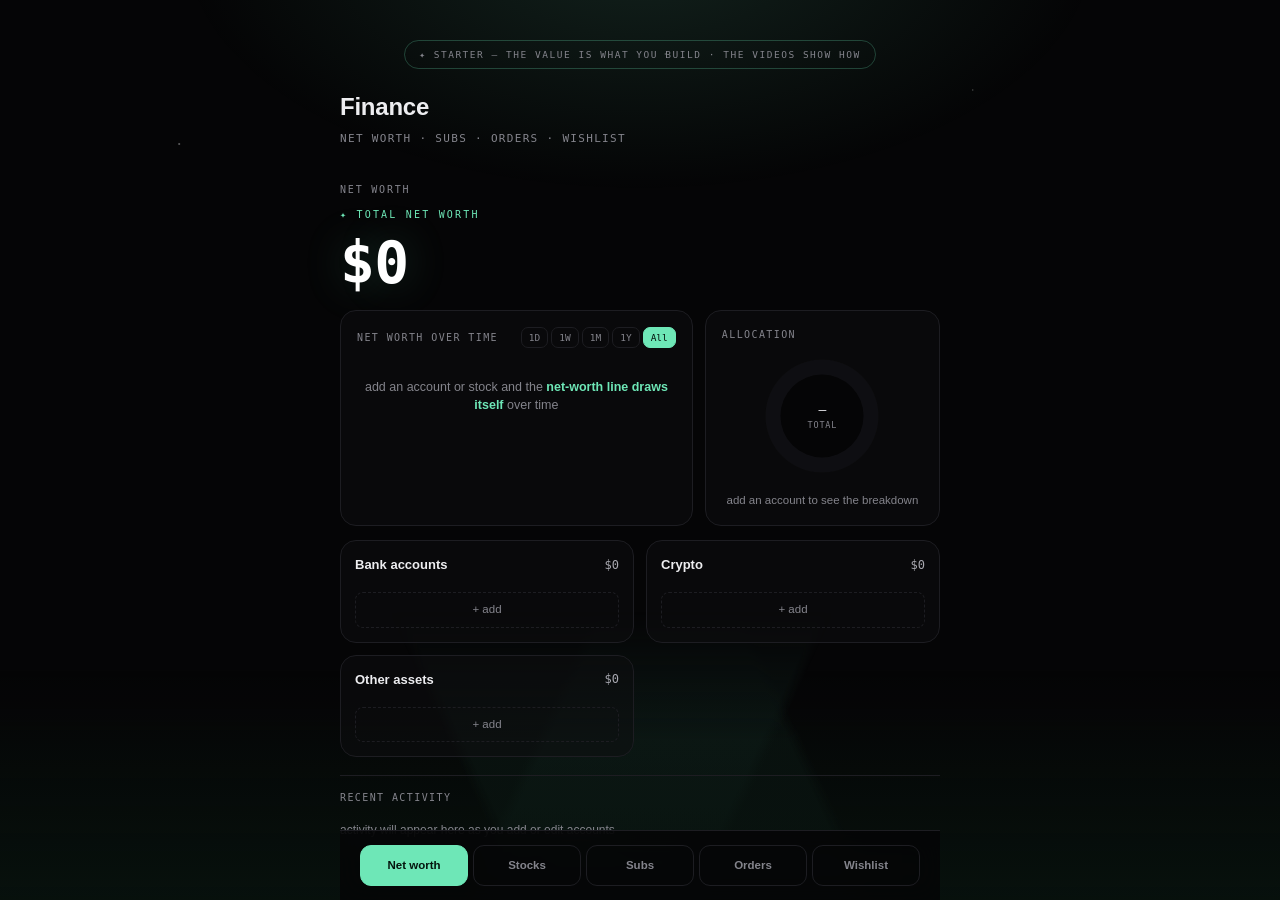
==== commit 4313be08: "auto: update from Claude Code" ====
--- a/public/tiles/finance.html
+++ b/public/tiles/finance.html
@@ -25,13 +25,12 @@
     --neg:#ff8b8b;
     --cat-bank:#3D72D6;--cat-stocks:#1D9E6C;--cat-crypto:#B8811A;--cat-other:#8465E0;--cat-subs:#E0703D;
     --mono:ui-monospace,SFMono-Regular,Menlo,monospace;
-    --serif:Georgia,'Times New Roman',serif;
     --font:-apple-system,BlinkMacSystemFont,'Segoe UI',Inter,sans-serif;
     --ease:cubic-bezier(.16,1,.3,1);
   }
   *{box-sizing:border-box;margin:0;padding:0}
   html,body{height:100%}
-  body{background:var(--bg);color:var(--fg);font:15px/1.5 var(--font);display:flex;justify-content:center;padding:40px 20px;-webkit-font-smoothing:antialiased;position:relative}
+  body{background:var(--bg);color:var(--fg);font:15px/1.5 var(--font);display:flex;justify-content:center;padding:40px 20px calc(96px + env(safe-area-inset-bottom));-webkit-font-smoothing:antialiased;position:relative}
   body::before{content:'';position:fixed;inset:0;z-index:-2;pointer-events:none;background:
     radial-gradient(58% 44% at 50% -6%, rgba(110,231,183,.13), transparent 62%),
     radial-gradient(1.5px 1.5px at 14% 16%, rgba(255,255,255,.5), transparent 100%),
@@ -48,7 +47,7 @@
   .sub{color:var(--muted);font-family:var(--mono);font-size:11px;letter-spacing:.12em;text-transform:uppercase;margin:6px 0 0}
   .well{margin-top:34px;text-align:center}
   .kick{font-family:var(--mono);font-size:10px;letter-spacing:.22em;text-transform:uppercase;color:var(--brand)}
-  .worth{font-family:var(--serif);font-style:italic;font-size:clamp(44px,9.5vw,68px);line-height:1;color:#fff;margin-top:12px;text-shadow:0 0 44px rgba(110,231,183,.22)}
+  .worth{font-family:var(--mono);font-weight:700;font-size:clamp(38px,8.2vw,58px);line-height:1;color:#fff;margin-top:12px;letter-spacing:-.01em;text-shadow:0 0 44px rgba(110,231,183,.22)}
   .worth.neg{color:var(--neg);text-shadow:0 0 44px rgba(255,139,139,.18)}
   .worth .u{font-size:.34em;font-style:normal;color:var(--muted);margin-left:2px}
   .delta{font-family:var(--mono);font-size:11px;letter-spacing:.14em;margin-top:10px;color:var(--muted)}
@@ -79,8 +78,12 @@
   .addBtn:hover{color:var(--brand);border-color:var(--brand);border-style:solid}
   .keyNote{font-family:var(--mono);font-size:10px;letter-spacing:.02em;color:var(--muted);margin-top:12px;text-align:center}
   .keyNote b{color:var(--brand)}
-  /* the bottom tab bar — each button is a page */
-  .tabBar{display:flex;gap:5px;margin-top:30px;padding-top:18px;border-top:1px solid var(--border)}
+  /* the bottom tab bar — each button is a page. Fixed to the tile's own
+     viewport so it never shifts when a shorter/taller tab swaps in above it. */
+  .tabBar{position:fixed;left:0;right:0;bottom:0;z-index:20;display:flex;gap:5px;
+    max-width:600px;margin:0 auto;padding:14px 20px calc(14px + env(safe-area-inset-bottom));
+    background:rgba(5,5,6,.86);backdrop-filter:blur(14px);-webkit-backdrop-filter:blur(14px);
+    border-top:1px solid var(--border)}
   .tab{flex:1;padding:11px 4px;border-radius:11px;border:1px solid var(--border);background:transparent;color:var(--muted);font:inherit;font-size:11.5px;font-weight:600;cursor:pointer;transition:all .15s;white-space:nowrap}
   .tab:hover{color:#fff;border-color:var(--muted)}
   .tab.on{color:#04140d;background:var(--brand);border-color:var(--brand)}
@@ -180,7 +183,7 @@
   .emptyBody{font-size:12px;color:var(--muted);max-width:360px;margin:0 auto}
   .subsHero,.wishHero{display:flex;align-items:center;justify-content:space-between;margin-bottom:10px}
   .nwHeroLabel{font-family:var(--mono);font-size:9.5px;letter-spacing:.1em;text-transform:uppercase;color:var(--muted)}
-  .subsHeroNum,.wishHeroNum{font-family:var(--serif);font-style:italic;font-size:34px;color:#fff;margin-top:4px}
+  .subsHeroNum,.wishHeroNum{font-family:var(--mono);font-weight:700;font-size:30px;color:#fff;margin-top:4px;letter-spacing:-.01em}
   .subsHeroNumSuffix{font-size:.4em;font-style:normal;color:var(--muted);margin-left:3px}
   .subsHeroSub{font-family:var(--mono);font-size:10.5px;color:var(--muted);margin-top:2px}
   .sectionCount{color:var(--muted);font-weight:400}
@@ -258,6 +261,7 @@
 <div class="shell">
 <div class="starterTag">✦ starter — the value is what you build · the videos show how</div>
   <h1>Finance</h1>
+  <p class="sub">Net worth · Subs · Orders · Wishlist</p>
   <div class="well" id="app"></div>
 </div>
 <script>
@@ -304,8 +308,8 @@
 function snapshot(){
   const v=netWorth(),h=hist(),now=Date.now(),prev=h[h.length-1];
   if(prev&&Math.abs(prev.value-v)<0.005)return;
-  if(prev&&now-prev.t<120000){prev.t=now;prev.value=v;}
-  else h.push({t:now,value:v});
+  h.push({t:now,value:v});
+  if(h.length>500)store.history=h.slice(h.length-500);
 }
 
 async function refreshStock(h){
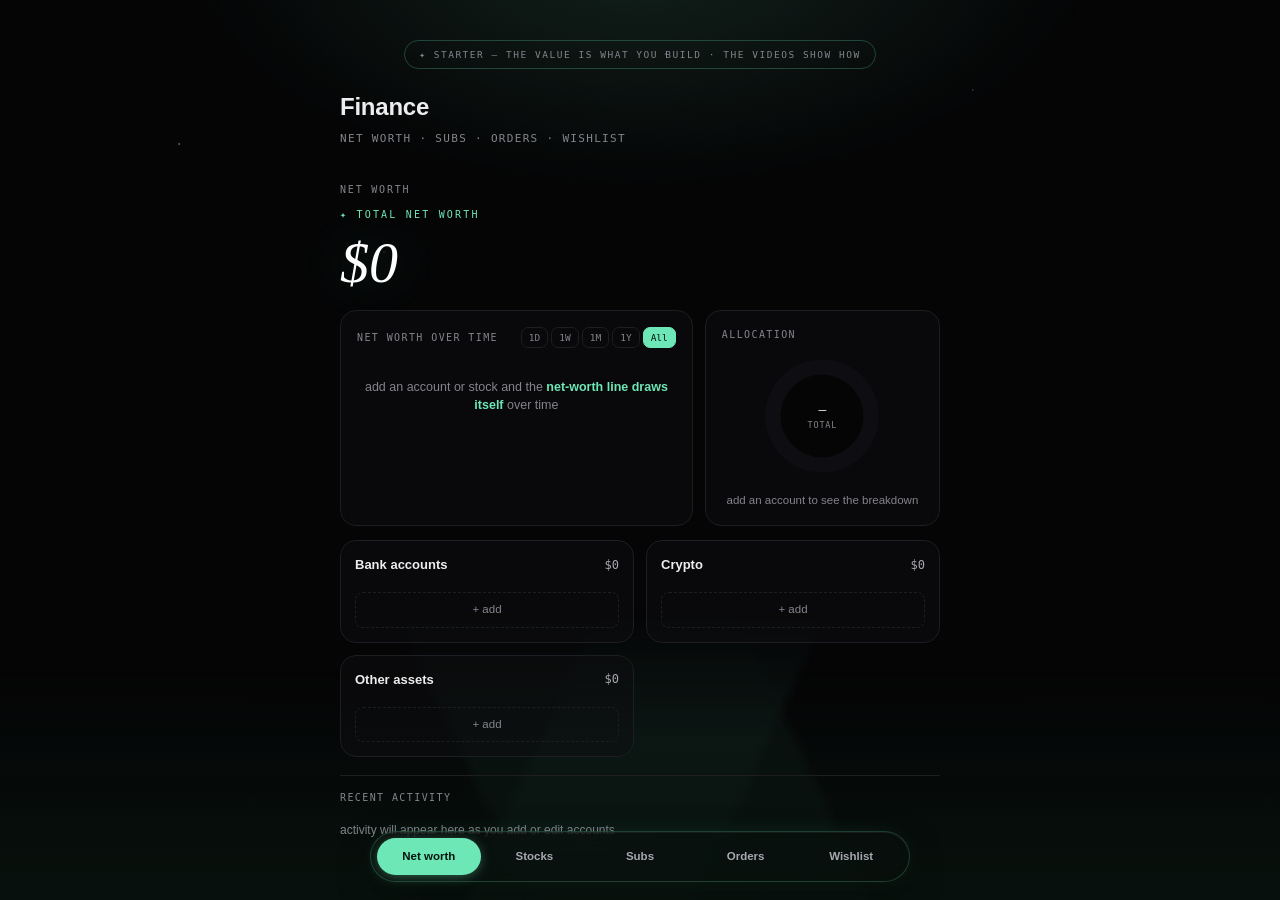
==== commit 90fe2403: "auto: update from Claude Code" ====
--- a/public/tiles/finance.html
+++ b/public/tiles/finance.html
@@ -25,6 +25,7 @@
     --neg:#ff8b8b;
     --cat-bank:#3D72D6;--cat-stocks:#1D9E6C;--cat-crypto:#B8811A;--cat-other:#8465E0;--cat-subs:#E0703D;
     --mono:ui-monospace,SFMono-Regular,Menlo,monospace;
+    --serif:Georgia,'Times New Roman',serif;
     --font:-apple-system,BlinkMacSystemFont,'Segoe UI',Inter,sans-serif;
     --ease:cubic-bezier(.16,1,.3,1);
   }
@@ -47,7 +48,7 @@
   .sub{color:var(--muted);font-family:var(--mono);font-size:11px;letter-spacing:.12em;text-transform:uppercase;margin:6px 0 0}
   .well{margin-top:34px;text-align:center}
   .kick{font-family:var(--mono);font-size:10px;letter-spacing:.22em;text-transform:uppercase;color:var(--brand)}
-  .worth{font-family:var(--mono);font-weight:700;font-size:clamp(38px,8.2vw,58px);line-height:1;color:#fff;margin-top:12px;letter-spacing:-.01em;text-shadow:0 0 44px rgba(110,231,183,.22)}
+  .worth{font-family:var(--serif);font-style:italic;font-size:clamp(44px,9.5vw,68px);line-height:1;color:#fff;margin-top:12px;text-shadow:0 0 44px rgba(110,231,183,.22)}
   .worth.neg{color:var(--neg);text-shadow:0 0 44px rgba(255,139,139,.18)}
   .worth .u{font-size:.34em;font-style:normal;color:var(--muted);margin-left:2px}
   .delta{font-family:var(--mono);font-size:11px;letter-spacing:.14em;margin-top:10px;color:var(--muted)}
@@ -78,15 +79,20 @@
   .addBtn:hover{color:var(--brand);border-color:var(--brand);border-style:solid}
   .keyNote{font-family:var(--mono);font-size:10px;letter-spacing:.02em;color:var(--muted);margin-top:12px;text-align:center}
   .keyNote b{color:var(--brand)}
-  /* the bottom tab bar — each button is a page. Fixed to the tile's own
-     viewport so it never shifts when a shorter/taller tab swaps in above it. */
-  .tabBar{position:fixed;left:0;right:0;bottom:0;z-index:20;display:flex;gap:5px;
-    max-width:600px;margin:0 auto;padding:14px 20px calc(14px + env(safe-area-inset-bottom));
-    background:rgba(5,5,6,.86);backdrop-filter:blur(14px);-webkit-backdrop-filter:blur(14px);
-    border-top:1px solid var(--border)}
-  .tab{flex:1;padding:11px 4px;border-radius:11px;border:1px solid var(--border);background:transparent;color:var(--muted);font:inherit;font-size:11.5px;font-weight:600;cursor:pointer;transition:all .15s;white-space:nowrap}
-  .tab:hover{color:#fff;border-color:var(--muted)}
-  .tab.on{color:#04140d;background:var(--brand);border-color:var(--brand)}
+  /* the bottom tab bar — each button is a page. A floating glass capsule,
+     fixed to the tile's own viewport so it never shifts when a shorter/taller
+     tab swaps in above it — translucent + blurred so scrolling content never
+     reads as ducking behind a hard black box. */
+  .tabBar{position:fixed;left:50%;bottom:calc(18px + env(safe-area-inset-bottom));
+    transform:translateX(-50%);z-index:20;display:flex;gap:2px;
+    width:calc(100% - 40px);max-width:540px;padding:6px;border-radius:999px;
+    background:rgba(11,15,13,.55);
+    backdrop-filter:blur(24px) saturate(1.7);-webkit-backdrop-filter:blur(24px) saturate(1.7);
+    border:1px solid rgba(110,231,183,.22);
+    box-shadow:0 14px 40px -10px rgba(0,0,0,.6),inset 0 1px 0 rgba(255,255,255,.05),0 0 26px -8px rgba(110,231,183,.16)}
+  .tab{flex:1;padding:10px 4px;border-radius:999px;border:none;background:transparent;color:var(--muted-strong);font:inherit;font-size:11.5px;font-weight:600;cursor:pointer;transition:color .18s,background .18s;white-space:nowrap}
+  .tab:hover{color:#fff}
+  .tab.on{color:#04140d;background:var(--brand);box-shadow:0 2px 14px -3px rgba(110,231,183,.55)}
   .starterTag{width:max-content;max-width:92%;margin:0 auto 20px;padding:6px 14px;border:1px solid rgba(110,231,183,.25);border-radius:999px;font-family:ui-monospace,SFMono-Regular,Menlo,monospace;font-size:9.5px;letter-spacing:.16em;text-transform:uppercase;color:#84848c;text-align:center}
   .starterTag,.starterTag *{line-height:1.6}
 
@@ -183,7 +189,7 @@
   .emptyBody{font-size:12px;color:var(--muted);max-width:360px;margin:0 auto}
   .subsHero,.wishHero{display:flex;align-items:center;justify-content:space-between;margin-bottom:10px}
   .nwHeroLabel{font-family:var(--mono);font-size:9.5px;letter-spacing:.1em;text-transform:uppercase;color:var(--muted)}
-  .subsHeroNum,.wishHeroNum{font-family:var(--mono);font-weight:700;font-size:30px;color:#fff;margin-top:4px;letter-spacing:-.01em}
+  .subsHeroNum,.wishHeroNum{font-family:var(--serif);font-style:italic;font-size:34px;color:#fff;margin-top:4px}
   .subsHeroNumSuffix{font-size:.4em;font-style:normal;color:var(--muted);margin-left:3px}
   .subsHeroSub{font-family:var(--mono);font-size:10.5px;color:var(--muted);margin-top:2px}
   .sectionCount{color:var(--muted);font-weight:400}
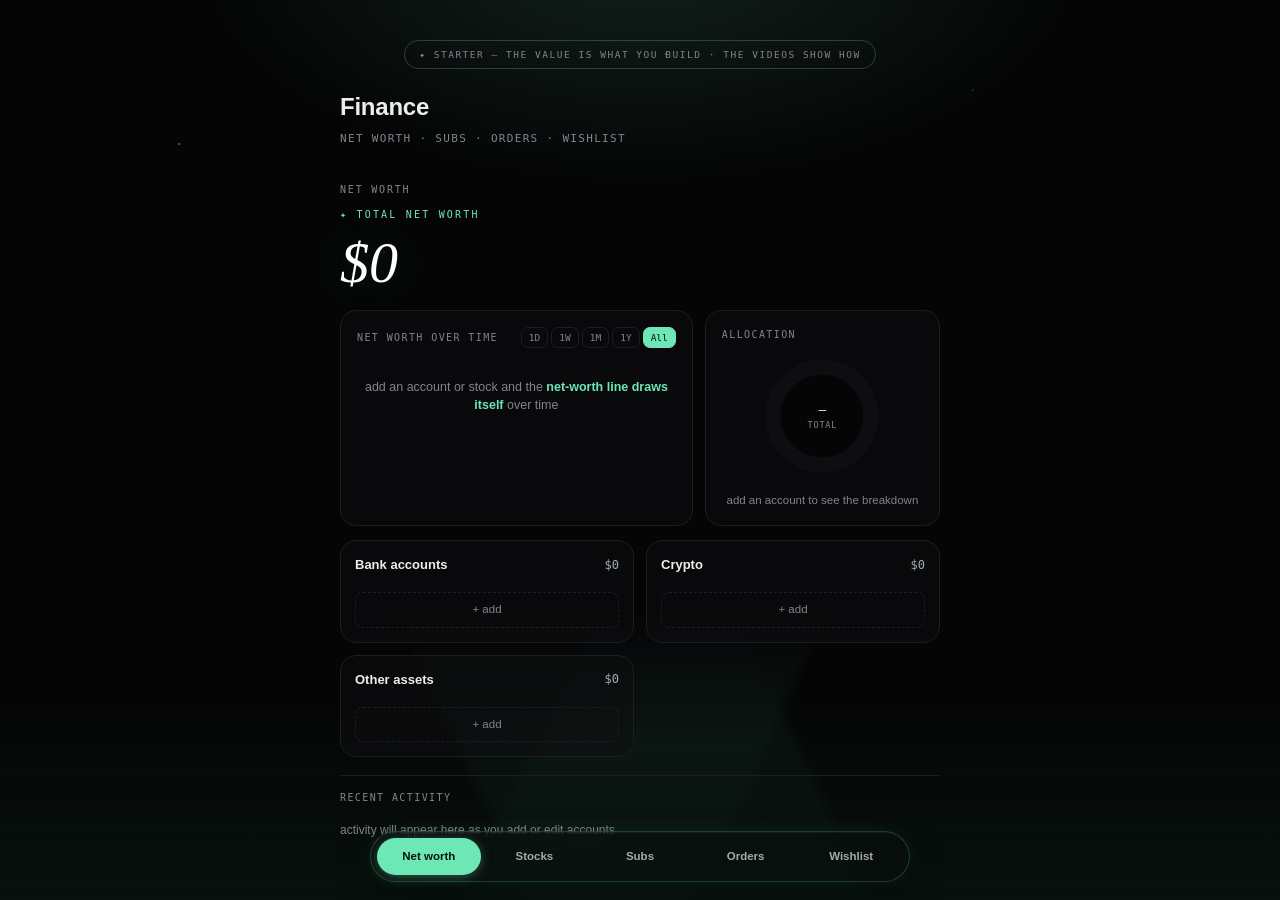
==== commit bb2217c1: "auto: update from Claude Code" ====
--- a/public/tiles/finance.html
+++ b/public/tiles/finance.html
@@ -31,7 +31,14 @@
   }
   *{box-sizing:border-box;margin:0;padding:0}
   html,body{height:100%}
-  body{background:var(--bg);color:var(--fg);font:15px/1.5 var(--font);display:flex;justify-content:center;padding:40px 20px calc(96px + env(safe-area-inset-bottom));-webkit-font-smoothing:antialiased;position:relative}
+  body{background:var(--bg);color:var(--fg);font:15px/1.5 var(--font);display:flex;justify-content:center;padding:40px 20px calc(150px + env(safe-area-inset-bottom));-webkit-font-smoothing:antialiased;position:relative}
+  /* native scrollbar hidden — scrolling (wheel/touch/keyboard) still works fully,
+     this only removes the OS scrollbar track so it doesn't sit as a white bar
+     over the tile's own dark chrome */
+  html{scrollbar-width:none;-ms-overflow-style:none}
+  html::-webkit-scrollbar{display:none;width:0;height:0}
+  body{scrollbar-width:none;-ms-overflow-style:none}
+  body::-webkit-scrollbar{display:none;width:0;height:0}
   body::before{content:'';position:fixed;inset:0;z-index:-2;pointer-events:none;background:
     radial-gradient(58% 44% at 50% -6%, rgba(110,231,183,.13), transparent 62%),
     radial-gradient(1.5px 1.5px at 14% 16%, rgba(255,255,255,.5), transparent 100%),
@@ -63,7 +70,7 @@
   .row .nmwrap{min-width:0}
   .row .nm{font-size:14px;color:var(--fg);overflow:hidden;text-overflow:ellipsis;white-space:nowrap}
   .row .hsub{font-family:var(--mono);font-size:10px;letter-spacing:.04em;color:var(--muted);margin-top:1px}
-  .row .bal{font-family:var(--mono);font-size:14px;font-variant-numeric:tabular-nums;cursor:pointer;color:var(--muted-strong);padding:3px 7px;border-radius:6px;transition:background .12s,color .12s}
+  .row .bal{font-family:var(--mono);font-size:14px;font-variant-numeric:tabular-nums;cursor:pointer;color:var(--muted-strong);padding:3px 7px;border-radius:6px;transition:background .12s,color .12s;text-shadow:0 0 10px rgba(110,231,183,.16)}
   .row .bal:hover{background:rgba(110,231,183,.09);color:var(--brand)}
   .row .bal.neg{color:var(--neg)}
   .row .del{border:none;background:none;color:var(--muted);cursor:pointer;font-size:15px;line-height:1;opacity:.45;padding:2px 4px;transition:opacity .12s,color .12s}
@@ -132,7 +139,7 @@
   .donutSvg path{transition:opacity .12s;cursor:pointer}
   .donutSvg path:hover{opacity:.8}
   .donutCenter{position:absolute;inset:0;display:flex;flex-direction:column;align-items:center;justify-content:center;pointer-events:none}
-  .donutNum{font-family:var(--mono);font-size:13px;color:var(--fg)}
+  .donutNum{font-family:var(--mono);font-size:13px;color:var(--fg);text-shadow:0 0 14px rgba(110,231,183,.3)}
   .donutSub{font-family:var(--mono);font-size:8.5px;letter-spacing:.1em;text-transform:uppercase;color:var(--muted)}
   .donutLegend{margin-top:14px;display:flex;flex-direction:column;gap:7px}
   .donutLeg{display:flex;align-items:center;gap:7px;font-size:12px;color:var(--muted-strong)}
@@ -146,12 +153,12 @@
   .accountCard{border:1px solid var(--border);border-radius:16px;background:rgba(14,14,17,.5);padding:14px}
   .accountHead{display:flex;align-items:center;justify-content:space-between;margin-bottom:10px}
   .accountLabel{font-size:13px;font-weight:600}
-  .accountTotal{font-family:var(--mono);font-size:12px;color:var(--muted-strong)}
+  .accountTotal{font-family:var(--mono);font-size:12px;color:var(--muted-strong);text-shadow:0 0 8px rgba(110,231,183,.14)}
   .accountTotalPct{color:var(--muted);margin-left:3px}
   .accountList{display:flex;flex-direction:column;gap:6px}
   .accountRow{display:grid;grid-template-columns:1fr auto auto;align-items:center;gap:8px;padding:8px 4px}
   .accountRowName{font-size:13px;cursor:pointer}
-  .accountRowAmount{font-family:var(--mono);font-size:13px;color:var(--muted-strong);cursor:pointer;padding:2px 6px;border-radius:6px}
+  .accountRowAmount{font-family:var(--mono);font-size:13px;color:var(--muted-strong);cursor:pointer;padding:2px 6px;border-radius:6px;text-shadow:0 0 10px rgba(110,231,183,.16)}
   .accountRowAmount:hover{background:rgba(110,231,183,.09);color:var(--brand)}
   .inlineEditInput{width:100%;background:rgba(0,0,0,.45);border:1px solid var(--brand);border-radius:6px;padding:4px 7px;color:var(--fg);font-family:var(--mono);font-size:13px;outline:none}
   .inlineEditAmt{text-align:right}
@@ -173,8 +180,8 @@
   .activityName{font-size:12.5px}
   .activityMeta{font-family:var(--mono);font-size:9.5px;color:var(--muted)}
   .activityAmt{font-family:var(--mono);font-size:12px}
-  .activityAmt.up{color:var(--brand)}
-  .activityAmt.down{color:var(--neg)}
+  .activityAmt.up{color:var(--brand);text-shadow:0 0 10px rgba(110,231,183,.35)}
+  .activityAmt.down{color:var(--neg);text-shadow:0 0 10px rgba(255,139,139,.3)}
   .activityDate{font-family:var(--mono);font-size:9.5px;color:var(--muted)}
 
   /* ---- subs / orders / wishlist ---- */
@@ -189,7 +196,7 @@
   .emptyBody{font-size:12px;color:var(--muted);max-width:360px;margin:0 auto}
   .subsHero,.wishHero{display:flex;align-items:center;justify-content:space-between;margin-bottom:10px}
   .nwHeroLabel{font-family:var(--mono);font-size:9.5px;letter-spacing:.1em;text-transform:uppercase;color:var(--muted)}
-  .subsHeroNum,.wishHeroNum{font-family:var(--serif);font-style:italic;font-size:34px;color:#fff;margin-top:4px}
+  .subsHeroNum,.wishHeroNum{font-family:var(--serif);font-style:italic;font-size:34px;color:#fff;margin-top:4px;text-shadow:0 0 30px rgba(110,231,183,.22)}
   .subsHeroNumSuffix{font-size:.4em;font-style:normal;color:var(--muted);margin-left:3px}
   .subsHeroSub{font-family:var(--mono);font-size:10.5px;color:var(--muted);margin-top:2px}
   .sectionCount{color:var(--muted);font-weight:400}
@@ -208,7 +215,7 @@
   .subToggleDot{width:6px;height:6px;border-radius:50%;background:var(--muted)}
   .subToggle.on .subToggleDot{background:var(--brand)}
   .subRowCost{text-align:right}
-  .subRowCostBig{font-family:var(--mono);font-size:15px;color:var(--fg)}
+  .subRowCostBig{font-family:var(--mono);font-size:15px;color:var(--fg);text-shadow:0 0 10px rgba(110,231,183,.2)}
   .subRowCostUnit{font-family:var(--mono);font-size:9px;color:var(--muted)}
   .subRowCostBilled{font-family:var(--mono);font-size:9px;color:var(--muted);margin-top:2px}
   .subRowActions{display:flex;gap:4px}
@@ -226,7 +233,7 @@
   .ordCard.deducted{opacity:.6}
   .ordHead{display:flex;align-items:center;gap:8px}
   .ordName{flex:1;font-size:13.5px;overflow:hidden;text-overflow:ellipsis;white-space:nowrap}
-  .ordAmt{font-family:var(--mono);font-size:14px}
+  .ordAmt{font-family:var(--mono);font-size:14px;text-shadow:0 0 10px rgba(110,231,183,.2)}
   .ordMetaRow{display:flex;gap:6px;margin-top:8px;flex-wrap:wrap}
   .ordPill{font-family:var(--mono);font-size:9px;color:var(--muted);border:1px solid var(--border);border-radius:999px;padding:2px 8px}
   .ordPill.good{color:var(--brand);border-color:rgba(110,231,183,.35)}
@@ -253,7 +260,7 @@
   .wishRowName{font-size:13.5px}
   .wishRowMeta{font-family:var(--mono);font-size:9.5px;color:var(--muted);margin-top:2px}
   .wishRowAmtWrap{margin-left:auto;text-align:right}
-  .wishRowAmt{font-family:var(--mono);font-size:14px}
+  .wishRowAmt{font-family:var(--mono);font-size:14px;text-shadow:0 0 10px rgba(110,231,183,.2)}
   .wishRowPct{font-family:var(--mono);font-size:9.5px;color:var(--muted);margin-top:2px}
   .wishRowPct.warn{color:#e8c878}
   .wishRowPct.bad{color:var(--neg)}
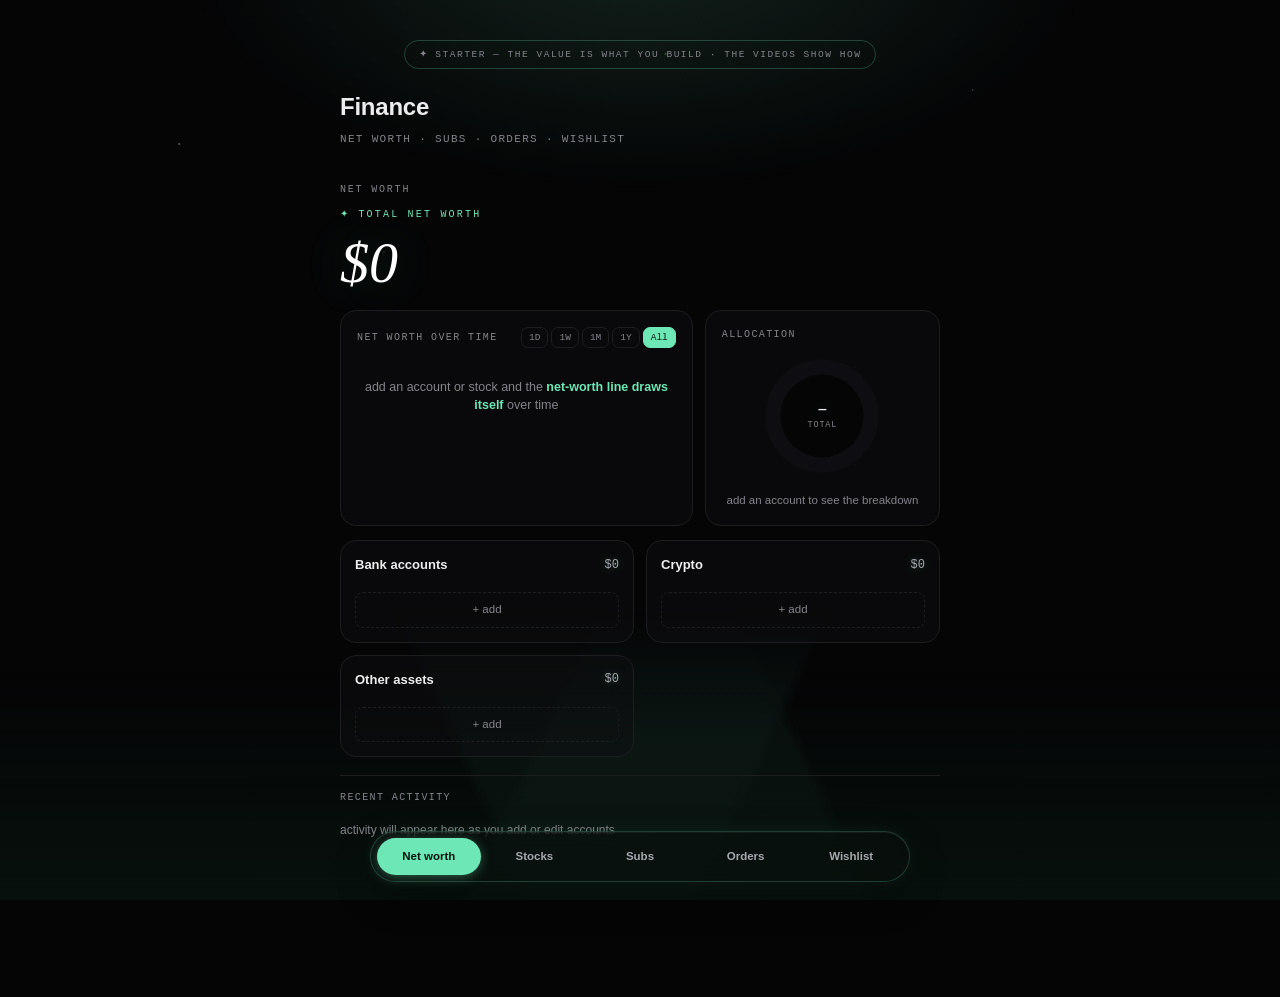
==== commit 4b8a8731: "auto: update from Claude Code" ====
--- a/public/tiles/finance.html
+++ b/public/tiles/finance.html
@@ -23,14 +23,22 @@
     --bg:#050506;--fg:#ededf0;--brand:#6EE7B7;
     --muted:#84848c;--muted-strong:#a8a8b0;--border:#1d1d22;
     --neg:#ff8b8b;
-    --cat-bank:#3D72D6;--cat-stocks:#1D9E6C;--cat-crypto:#B8811A;--cat-other:#8465E0;--cat-subs:#E0703D;
+    /* pastel allocation palette (matches the old dashboard's donut) — CVD
+       separation, chroma and 3:1 contrast validated against this bg */
+    --cat-bank:#7CC7F8;--cat-stocks:#C4B5FD;--cat-crypto:#46E0A8;--cat-other:#A78BFA;--cat-subs:#F98C8C;
     --mono:ui-monospace,SFMono-Regular,Menlo,monospace;
     --serif:Georgia,'Times New Roman',serif;
     --font:-apple-system,BlinkMacSystemFont,'Segoe UI',Inter,sans-serif;
     --ease:cubic-bezier(.16,1,.3,1);
   }
   *{box-sizing:border-box;margin:0;padding:0}
-  html,body{height:100%}
+  /* body must be min-height (not fixed height): with a fixed 100% height the
+     bottom padding sits at the viewport edge and overflowing content runs PAST
+     it — so the last rows ended exactly under the fixed tab bar. min-height
+     lets the body grow with the content, putting the 150px clearance below
+     the final row where it belongs. */
+  html{height:100%}
+  body{min-height:100%}
   body{background:var(--bg);color:var(--fg);font:15px/1.5 var(--font);display:flex;justify-content:center;padding:40px 20px calc(150px + env(safe-area-inset-bottom));-webkit-font-smoothing:antialiased;position:relative}
   /* native scrollbar hidden — scrolling (wheel/touch/keyboard) still works fully,
      this only removes the OS scrollbar track so it doesn't sit as a white bar
@@ -70,7 +78,7 @@
   .row .nmwrap{min-width:0}
   .row .nm{font-size:14px;color:var(--fg);overflow:hidden;text-overflow:ellipsis;white-space:nowrap}
   .row .hsub{font-family:var(--mono);font-size:10px;letter-spacing:.04em;color:var(--muted);margin-top:1px}
-  .row .bal{font-family:var(--mono);font-size:14px;font-variant-numeric:tabular-nums;cursor:pointer;color:var(--muted-strong);padding:3px 7px;border-radius:6px;transition:background .12s,color .12s;text-shadow:0 0 10px rgba(110,231,183,.16)}
+  .row .bal{font-family:var(--mono);font-size:14px;font-weight:600;font-variant-numeric:tabular-nums;cursor:pointer;color:var(--fg);padding:3px 7px;border-radius:6px;transition:background .12s,color .12s;text-shadow:0 0 12px rgba(110,231,183,.45)}
   .row .bal:hover{background:rgba(110,231,183,.09);color:var(--brand)}
   .row .bal.neg{color:var(--neg)}
   .row .del{border:none;background:none;color:var(--muted);cursor:pointer;font-size:15px;line-height:1;opacity:.45;padding:2px 4px;transition:opacity .12s,color .12s}
@@ -139,13 +147,13 @@
   .donutSvg path{transition:opacity .12s;cursor:pointer}
   .donutSvg path:hover{opacity:.8}
   .donutCenter{position:absolute;inset:0;display:flex;flex-direction:column;align-items:center;justify-content:center;pointer-events:none}
-  .donutNum{font-family:var(--mono);font-size:13px;color:var(--fg);text-shadow:0 0 14px rgba(110,231,183,.3)}
+  .donutNum{font-family:var(--mono);font-size:13px;font-weight:700;color:var(--fg);text-shadow:0 0 14px rgba(110,231,183,.45)}
   .donutSub{font-family:var(--mono);font-size:8.5px;letter-spacing:.1em;text-transform:uppercase;color:var(--muted)}
   .donutLegend{margin-top:14px;display:flex;flex-direction:column;gap:7px}
   .donutLeg{display:flex;align-items:center;gap:7px;font-size:12px;color:var(--muted-strong)}
   .donutLegDot{width:8px;height:8px;border-radius:50%;flex:0 0 auto}
   .donutLeg span:nth-child(2){flex:1;overflow:hidden;text-overflow:ellipsis;white-space:nowrap}
-  .donutLegPct{font-family:var(--mono);font-size:10.5px;color:var(--muted)}
+  .donutLegPct{font-family:var(--mono);font-size:11px;font-weight:700;color:var(--fg)}
   .donutEmpty{margin-top:10px;text-align:center;color:var(--muted);font-size:11.5px}
 
   .accountsGrid{display:grid;grid-template-columns:1fr 1fr;gap:12px;margin-top:14px}
@@ -153,12 +161,12 @@
   .accountCard{border:1px solid var(--border);border-radius:16px;background:rgba(14,14,17,.5);padding:14px}
   .accountHead{display:flex;align-items:center;justify-content:space-between;margin-bottom:10px}
   .accountLabel{font-size:13px;font-weight:600}
-  .accountTotal{font-family:var(--mono);font-size:12px;color:var(--muted-strong);text-shadow:0 0 8px rgba(110,231,183,.14)}
+  .accountTotal{font-family:var(--mono);font-size:12px;color:var(--muted-strong);text-shadow:0 0 10px rgba(110,231,183,.3)}
   .accountTotalPct{color:var(--muted);margin-left:3px}
   .accountList{display:flex;flex-direction:column;gap:6px}
   .accountRow{display:grid;grid-template-columns:1fr auto auto;align-items:center;gap:8px;padding:8px 4px}
   .accountRowName{font-size:13px;cursor:pointer}
-  .accountRowAmount{font-family:var(--mono);font-size:13px;color:var(--muted-strong);cursor:pointer;padding:2px 6px;border-radius:6px;text-shadow:0 0 10px rgba(110,231,183,.16)}
+  .accountRowAmount{font-family:var(--mono);font-size:13px;font-weight:600;color:var(--fg);cursor:pointer;padding:2px 6px;border-radius:6px;text-shadow:0 0 12px rgba(110,231,183,.4)}
   .accountRowAmount:hover{background:rgba(110,231,183,.09);color:var(--brand)}
   .inlineEditInput{width:100%;background:rgba(0,0,0,.45);border:1px solid var(--brand);border-radius:6px;padding:4px 7px;color:var(--fg);font-family:var(--mono);font-size:13px;outline:none}
   .inlineEditAmt{text-align:right}
@@ -175,13 +183,13 @@
   .activityHead{display:flex;justify-content:space-between;margin-bottom:8px}
   .activityEmpty{color:var(--muted);font-size:12px;padding:8px 0}
   .activityBucketLabel{font-family:var(--mono);font-size:9px;letter-spacing:.1em;text-transform:uppercase;color:var(--muted);margin:10px 0 6px}
-  .activityRow{display:grid;grid-template-columns:3px 1fr auto auto;align-items:center;gap:9px;padding:6px 2px}
-  .activityBar{height:20px;border-radius:2px}
+  .activityRow{display:grid;grid-template-columns:4px 1fr auto auto;align-items:center;gap:10px;padding:9px 11px;margin-bottom:6px;border-radius:11px;background:rgba(255,255,255,.03)}
+  .activityBar{height:22px;border-radius:99px}
   .activityName{font-size:12.5px}
   .activityMeta{font-family:var(--mono);font-size:9.5px;color:var(--muted)}
-  .activityAmt{font-family:var(--mono);font-size:12px}
-  .activityAmt.up{color:var(--brand);text-shadow:0 0 10px rgba(110,231,183,.35)}
-  .activityAmt.down{color:var(--neg);text-shadow:0 0 10px rgba(255,139,139,.3)}
+  .activityAmt{font-family:var(--mono);font-size:13px;font-weight:700}
+  .activityAmt.up{color:var(--brand);text-shadow:0 0 12px rgba(110,231,183,.6)}
+  .activityAmt.down{color:var(--neg);text-shadow:0 0 12px rgba(255,139,139,.55)}
   .activityDate{font-family:var(--mono);font-size:9.5px;color:var(--muted)}
 
   /* ---- subs / orders / wishlist ---- */
@@ -215,7 +223,7 @@
   .subToggleDot{width:6px;height:6px;border-radius:50%;background:var(--muted)}
   .subToggle.on .subToggleDot{background:var(--brand)}
   .subRowCost{text-align:right}
-  .subRowCostBig{font-family:var(--mono);font-size:15px;color:var(--fg);text-shadow:0 0 10px rgba(110,231,183,.2)}
+  .subRowCostBig{font-family:var(--mono);font-size:15px;color:var(--fg);text-shadow:0 0 10px rgba(110,231,183,.35)}
   .subRowCostUnit{font-family:var(--mono);font-size:9px;color:var(--muted)}
   .subRowCostBilled{font-family:var(--mono);font-size:9px;color:var(--muted);margin-top:2px}
   .subRowActions{display:flex;gap:4px}
@@ -233,7 +241,7 @@
   .ordCard.deducted{opacity:.6}
   .ordHead{display:flex;align-items:center;gap:8px}
   .ordName{flex:1;font-size:13.5px;overflow:hidden;text-overflow:ellipsis;white-space:nowrap}
-  .ordAmt{font-family:var(--mono);font-size:14px;text-shadow:0 0 10px rgba(110,231,183,.2)}
+  .ordAmt{font-family:var(--mono);font-size:14px;text-shadow:0 0 10px rgba(110,231,183,.35)}
   .ordMetaRow{display:flex;gap:6px;margin-top:8px;flex-wrap:wrap}
   .ordPill{font-family:var(--mono);font-size:9px;color:var(--muted);border:1px solid var(--border);border-radius:999px;padding:2px 8px}
   .ordPill.good{color:var(--brand);border-color:rgba(110,231,183,.35)}
@@ -260,7 +268,7 @@
   .wishRowName{font-size:13.5px}
   .wishRowMeta{font-family:var(--mono);font-size:9.5px;color:var(--muted);margin-top:2px}
   .wishRowAmtWrap{margin-left:auto;text-align:right}
-  .wishRowAmt{font-family:var(--mono);font-size:14px;text-shadow:0 0 10px rgba(110,231,183,.2)}
+  .wishRowAmt{font-family:var(--mono);font-size:14px;text-shadow:0 0 10px rgba(110,231,183,.35)}
   .wishRowPct{font-family:var(--mono);font-size:9.5px;color:var(--muted);margin-top:2px}
   .wishRowPct.warn{color:#e8c878}
   .wishRowPct.bad{color:var(--neg)}
@@ -415,7 +423,9 @@
 }
 function donutHtml(nw){
   const slices=[];
-  ['bank','crypto','other'].forEach(t=>{const v=acctTotal(t);if(v>0)slices.push({name:TYPE_LABELS[t],color:CAT_COLOR[t],value:v})});
+  // bank/other are the two pastels closest in hue to stocks' lavender —
+  // crypto's green between them keeps every adjacent pair distinguishable
+  ['bank','other','crypto'].forEach(t=>{const v=acctTotal(t);if(v>0)slices.push({name:TYPE_LABELS[t],color:CAT_COLOR[t],value:v})});
   const st=stockTotal();if(st>0)slices.push({name:'Stocks',color:CAT_COLOR.stocks,value:st});
   const annualSubs=monthlyBurn()*12;if(annualSubs>0)slices.push({name:'Subs / yr',color:CAT_COLOR.subs,value:annualSubs});
   const total=slices.reduce((s,x)=>s+x.value,0);
@@ -478,7 +488,8 @@
     const entries=buckets[b.key];if(!entries.length)return;
     rows+='<div class="activityBucketLabel">'+b.label+'</div>'+entries.map(e=>{
       const up=e.delta>=0,cls=up?'up':'down',sign=up?'+':'−';
-      return '<div class="activityRow"><span class="activityBar" style="background:'+(CAT_COLOR[e.type]||'var(--muted)')+'"></span>'
+      const barColor=CAT_COLOR[e.type]||'var(--muted)';
+      return '<div class="activityRow"><span class="activityBar" style="background:'+barColor+';box-shadow:0 0 9px '+barColor+'"></span>'
         +'<div><div class="activityName">'+esc(e.name||'(unnamed)')+'</div><div class="activityMeta">'+esc(e.type)+' · '+esc(e.kind)+'</div></div>'
         +'<span class="activityAmt '+cls+'">'+sign+esc(fmtMoney(Math.abs(e.delta)))+'</span><span class="activityDate">'+fmtActDate(e.ts)+'</span></div>';
     }).join('');
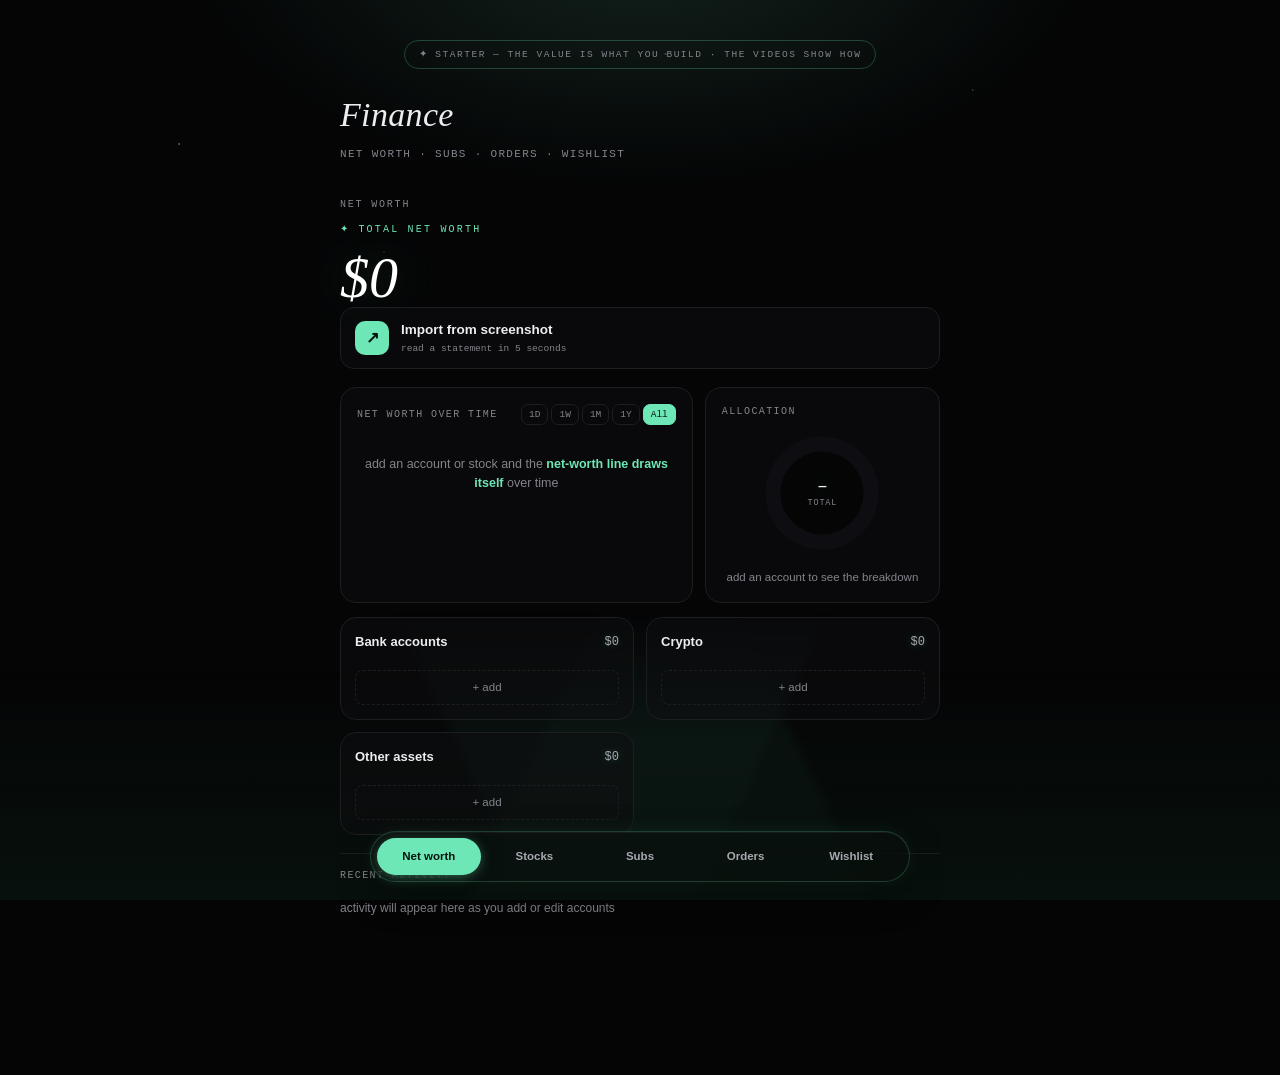
==== commit 58c48f2f: "auto: update from Claude Code" ====
--- a/public/tiles/finance.html
+++ b/public/tiles/finance.html
@@ -59,7 +59,7 @@
     linear-gradient(245deg, transparent 38%, rgba(10,18,16,.9) 39%, rgba(10,18,16,.9) 62%, transparent 63%);
     -webkit-mask-image:linear-gradient(to top,#000 55%,transparent);mask-image:linear-gradient(to top,#000 55%,transparent)}
   .shell{width:100%;max-width:600px}
-  h1{font-size:24px;font-weight:600;letter-spacing:-.01em}
+  h1{font-family:var(--serif);font-style:italic;font-weight:400;font-size:34px;letter-spacing:.01em}
   .sub{color:var(--muted);font-family:var(--mono);font-size:11px;letter-spacing:.12em;text-transform:uppercase;margin:6px 0 0}
   .well{margin-top:34px;text-align:center}
   .kick{font-family:var(--mono);font-size:10px;letter-spacing:.22em;text-transform:uppercase;color:var(--brand)}
@@ -276,6 +276,54 @@
   .wishRowBarFill{height:100%;background:var(--brand);border-radius:99px}
   .wishRowBarFill.warn{background:#e8c878}
   .wishRowBarFill.bad{background:var(--neg)}
+
+  /* ---- AI screenshot import (statement / subs / receipt) ---- */
+  .importTrigger{display:flex;align-items:center;gap:12px;width:100%;margin-bottom:14px;padding:12px 14px;
+    border:1px solid var(--border);border-radius:14px;background:rgba(14,14,17,.5);cursor:pointer;
+    text-align:left;font:inherit;color:var(--fg);transition:border-color .15s}
+  .importTrigger:hover{border-color:rgba(110,231,183,.4)}
+  .importTriggerIcon{flex:0 0 auto;width:34px;height:34px;display:grid;place-items:center;border-radius:10px;
+    background:var(--brand);color:#04140d;font-size:16px;font-weight:700}
+  .importTriggerTitle{display:block;font-size:13.5px;font-weight:600}
+  .importTriggerSub{display:block;font-family:var(--mono);font-size:9.5px;color:var(--muted);margin-top:2px}
+  .impOverlay{position:fixed;inset:0;z-index:50;display:flex;align-items:center;justify-content:center;
+    padding:20px;background:rgba(0,0,0,.72);backdrop-filter:blur(10px);-webkit-backdrop-filter:blur(10px)}
+  .impCard{width:min(480px,100%);max-height:88vh;overflow:auto;background:#0b0b0e;border:1px solid var(--border);
+    border-radius:20px;padding:20px;scrollbar-width:none}
+  .impCard::-webkit-scrollbar{display:none}
+  .impEyebrow{font-family:var(--mono);font-size:10px;letter-spacing:.18em;text-transform:uppercase;color:var(--brand)}
+  .impHead{display:flex;align-items:flex-start;justify-content:space-between;gap:10px}
+  .impTitle{font-size:22px;font-weight:700;margin-top:4px}
+  .impTitle em{font-family:var(--serif);color:var(--brand)}
+  .impClose{flex:0 0 auto;width:34px;height:34px;border-radius:50%;border:1px solid var(--border);
+    background:rgba(255,255,255,.04);color:var(--fg);font-size:15px;cursor:pointer}
+  .impDrop{margin-top:16px;padding:34px 16px;border:1px dashed rgba(110,231,183,.3);border-radius:16px;
+    background:rgba(110,231,183,.03);text-align:center;cursor:pointer;transition:border-color .15s,background .15s}
+  .impDrop:hover,.impDrop.over{border-color:var(--brand);background:rgba(110,231,183,.07)}
+  .impDropIcon{width:44px;height:44px;margin:0 auto 12px;display:grid;place-items:center;border-radius:12px;
+    background:var(--brand);color:#04140d;font-size:20px;font-weight:700}
+  .impDropTitle{font-family:var(--serif);font-style:italic;font-size:19px}
+  .impDropSub{font-family:var(--mono);font-size:9.5px;letter-spacing:.14em;text-transform:uppercase;color:var(--muted);margin-top:6px}
+  .impNote{margin-top:14px;padding:12px 14px;border-radius:12px;border:1px solid rgba(232,200,120,.3);
+    background:rgba(232,200,120,.06);font-size:12px;line-height:1.55;color:var(--muted-strong)}
+  .impNote b{color:#e8c878}
+  .impBtnRow{display:flex;justify-content:flex-end;gap:8px;margin-top:16px}
+  .impBtn{border:none;background:var(--brand);color:#04140d;font-weight:700;font-size:13px;border-radius:12px;
+    padding:11px 18px;cursor:pointer}
+  .impBtn.ghost{background:transparent;border:1px solid var(--border);color:var(--muted-strong)}
+  .impKeyIn{width:100%;margin-top:14px;background:rgba(0,0,0,.45);border:1px solid var(--border);border-radius:10px;
+    padding:11px 13px;color:var(--fg);font-family:var(--mono);font-size:12.5px;outline:none}
+  .impKeyIn:focus{border-color:var(--brand)}
+  .impBusy{margin-top:16px;padding:30px 16px;text-align:center}
+  .impBusyDot{display:inline-block;width:8px;height:8px;border-radius:50%;background:var(--brand);
+    animation:impPulse 1s ease infinite}
+  @keyframes impPulse{0%,100%{opacity:.3;transform:scale(.85)}50%{opacity:1;transform:scale(1.15)}}
+  .impBusyText{font-family:var(--mono);font-size:10.5px;letter-spacing:.14em;text-transform:uppercase;color:var(--muted);margin-top:12px}
+  .impError{margin-top:14px;padding:12px 14px;border-radius:12px;border:1px solid rgba(255,139,139,.35);
+    background:rgba(255,139,139,.06);font-size:12.5px;color:var(--neg)}
+  .impResult{margin-top:16px;padding:22px 16px;text-align:center}
+  .impResultNum{font-family:var(--serif);font-style:italic;font-size:38px;color:var(--brand);text-shadow:0 0 24px rgba(110,231,183,.35)}
+  .impResultSub{font-family:var(--mono);font-size:10px;letter-spacing:.14em;text-transform:uppercase;color:var(--muted);margin-top:6px}
 </style>
 </head>
 <body>
@@ -284,6 +332,7 @@
   <h1>Finance</h1>
   <p class="sub">Net worth · Subs · Orders · Wishlist</p>
   <div class="well" id="app"></div>
+  <div id="imp"></div>
 </div>
 <script>
 let store={};let view='networth';
@@ -501,6 +550,7 @@
   return '<section class="section"><div class="sectionEyebrow"><span>Net worth</span></div>'
     +'<div class="well" style="text-align:left;margin-top:0"><div class="kick" style="text-align:left">✦ total net worth</div>'
     +'<div class="worth" style="text-align:left;font-size:clamp(38px,8vw,58px)'+(nw<0?';color:var(--neg)':'')+'">'+esc(fmtMoney(nw))+'</div>'+dailyDeltaHtml()+'</div>'
+    +importTriggerHtml('statement','Import from screenshot','read a statement in 5 seconds')
     +'<div class="overviewGrid">'+chartHtml()+donutHtml(nw)+'</div>'
     +'<div class="accountsGrid">'+accountCardHtml('bank',nw)+accountCardHtml('crypto',nw)+accountCardHtml('other',nw)+'</div>'
     +activityHtml()+'</section>';
@@ -601,6 +651,7 @@
     }).join('');
   }
   return '<section class="section"><div class="sectionEyebrow"><span>Active subscriptions</span><span class="sectionCount">'+subs().length+' '+(subs().length===1?'sub':'subs')+(monthlyTotal>0?'<span class="sectionCountSep"> · '+esc(fmtMoney(monthlyTotal*12))+' / yr</span>':'')+'</span></div>'
+    +importTriggerHtml('subs','Import subscriptions','snap a billing page, pull every sub at once')
     +'<div class="addCard"><div class="subsHero"><div><div class="nwHeroLabel">Monthly burn</div><div class="subsHeroNum">'+esc(fmtMoney(monthlyTotal))+'<span class="subsHeroNumSuffix">/ mo</span></div>'+(monthlyTotal>0?'<div class="subsHeroSub">~'+esc(fmtMoney(monthlyTotal*12))+' per year</div>':'')+'</div></div></div>'
     +addForm+'<div>'+list+'</div></section>';
 }
@@ -672,6 +723,7 @@
   if(!orders().length)list='<div class="emptyState"><div class="emptyTitle">Nothing on the way.</div><div class="emptyBody">Log an order above. Pick the account it comes out of and the expected arrival date — the dashboard shows what % of your net worth it costs.</div></div>';
   else list=sorted.map(o=>orderCardHtml(o,nw)).join('');
   return '<section class="section"><div class="sectionEyebrow"><span>Incoming orders</span><span class="sectionCount">'+orders().length+' '+(orders().length===1?'item':'items')+'</span></div>'
+    +importTriggerHtml('receipt','Import receipt','snap a receipt, auto-log the purchase')
     +addForm+'<div>'+list+'</div></section>';
 }
 
@@ -710,6 +762,242 @@
 }
 
 /* ============================================================
+ * AI screenshot import — statement / subs / receipt.
+ *
+ * The tile NEVER holds the Anthropic key. window.Vitality.ai(body) posts the
+ * Messages API body to the host, which routes it through /api/mentor — the
+ * key lives server-side (.env.local / Vercel) or, as a fallback, in the HOST
+ * page's localStorage where the user pasted it. Cheapest-possible OCR:
+ * Haiku 4.5 (vision-capable, $1/$5 per 1M — never Sonnet/Opus for OCR),
+ * image downscaled to 1024px + JPEG before upload, forced tool output
+ * (tool_choice pins `extract`), compact short-key JSON.
+ * ============================================================ */
+const imp={open:null,busy:false,error:null,result:null,keyMode:false,hasKey:undefined};
+const IMPORT_COPY={
+  statement:{title:'Read a <em>statement</em> screenshot',desc:'Drop a bank/brokerage screenshot and Claude reads every account and balance, then fills them in automatically.',drop:'Drop a statement screenshot'},
+  subs:{title:'Pull <em>subscriptions</em> from a screenshot',desc:'Snap your billing page and Claude detects every recurring subscription and adds them at once.',drop:'Drop a billing screenshot'},
+  receipt:{title:'Auto-log a <em>receipt</em>',desc:'Snap a receipt and Claude logs the purchase to your orders automatically.',drop:'Drop a receipt screenshot'},
+};
+const EXTRACT_SYSTEM=[
+  'You are a precise financial-screenshot OCR extractor. You read ONE screenshot of a bank/brokerage statement, a subscriptions/billing page, or a purchase receipt, and return its line items by calling the `extract` tool. Output the tool call only — never prose.',
+  '',
+  'Each element of `items`:',
+  '- t: category — "bank","stocks","crypto","other" for statement/balance lines; "sub" for a recurring subscription; "order" for a receipt/purchase.',
+  '- n: short name (account, holding, service, or merchant). No amounts inside the name.',
+  '- a: numeric amount, no thousands separators or currency symbols (e.g. 1234.50).',
+  '- p: billing period, subscriptions only — "monthly","yearly","weekly". Omit otherwise.',
+  '',
+  'Rules: one item per distinct line; skip totals that merely sum other lines; omit any field you are unsure of (never emit null or empty strings); if nothing is readable, return an empty items array.',
+  '',
+  'Examples (shape only):',
+  '"Checking $4,210.55" -> {"t":"bank","n":"Checking","a":4210.55}',
+  '"VTI 12 sh — $3,100" -> {"t":"stocks","n":"VTI","a":3100}',
+  '"Netflix $19.90/mo" -> {"t":"sub","n":"Netflix","a":19.9,"p":"monthly"}',
+  '"Target total 54.30" -> {"t":"order","n":"Target","a":54.3}',
+].join('\n');
+const EXTRACT_TOOL={
+  name:'extract',
+  description:'Return every line item read from the financial screenshot.',
+  input_schema:{
+    type:'object',
+    additionalProperties:false,
+    properties:{
+      items:{
+        type:'array',
+        items:{
+          type:'object',
+          additionalProperties:false,
+          properties:{
+            t:{type:'string',enum:['bank','stocks','crypto','other','sub','order']},
+            n:{type:'string'},
+            a:{type:'number'},
+            p:{type:'string',enum:['monthly','yearly','weekly']},
+          },
+          required:['t','n','a'],
+        },
+      },
+    },
+    required:['items'],
+  },
+};
+const KIND_HINT={
+  statement:'This is a bank/brokerage statement screenshot. Extract every account and balance line.',
+  subs:'This is a subscriptions/billing page screenshot. Extract every recurring subscription.',
+  receipt:'This is a purchase receipt screenshot. Extract the purchase(s).',
+};
+
+function downscaleImage(file){
+  return new Promise(function(resolve,reject){
+    var fr=new FileReader();
+    fr.onerror=function(){reject(new Error('Could not read that file.'))};
+    fr.onload=function(){
+      var img=new Image();
+      img.onerror=function(){reject(new Error('That does not look like an image.'))};
+      img.onload=function(){
+        var MAX=1024,w=img.width,h=img.height;
+        var scale=Math.min(1,MAX/Math.max(w,h));
+        var cw=Math.max(1,Math.round(w*scale)),ch=Math.max(1,Math.round(h*scale));
+        var c=document.createElement('canvas');c.width=cw;c.height=ch;
+        c.getContext('2d').drawImage(img,0,0,cw,ch);
+        var dataUrl=c.toDataURL('image/jpeg',0.8);
+        resolve({b64:dataUrl.split(',')[1],mediaType:'image/jpeg'});
+      };
+      img.src=fr.result;
+    };
+    fr.readAsDataURL(file);
+  });
+}
+
+async function callExtract(kind,img){
+  if(!window.Vitality.ai)throw new Error('no_key');
+  const body={
+    model:'claude-haiku-4-5',
+    max_tokens:500,
+    temperature:0,
+    system:[{type:'text',text:EXTRACT_SYSTEM,cache_control:{type:'ephemeral'}}],
+    tools:[EXTRACT_TOOL],
+    tool_choice:{type:'tool',name:'extract'},
+    messages:[{role:'user',content:[
+      {type:'image',source:{type:'base64',media_type:img.mediaType,data:img.b64}},
+      {type:'text',text:KIND_HINT[kind]},
+    ]}],
+  };
+  const j=await window.Vitality.ai(body);
+  const block=(j.content||[]).find(b=>b.type==='tool_use'&&b.name==='extract');
+  if(!block||!block.input||!Array.isArray(block.input.items))throw new Error('The model did not return the expected structure.');
+  return block.input.items;
+}
+
+function applyImport(kind,items){
+  let count=0;
+  for(const it of items){
+    const name=String(it.n||'').trim();const amount=Number(it.a);
+    if(!name||!isFinite(amount))continue;
+    if(kind==='statement'){
+      const type=it.t==='bank'?'bank':it.t==='crypto'?'crypto':'other';
+      accts().push({id:'a'+Math.random().toString(36).slice(2,8),name,balance:amount,type});
+      pushActivity({name,type,delta:amount,kind:'add'});
+      count++;
+    }else if(kind==='subs'){
+      subs().push({id:'s'+Math.random().toString(36).slice(2,8),name,amount,period:(it.p==='yearly'||it.p==='weekly')?it.p:'monthly',renewal:null,fromAccountId:null,autoDeduct:false});
+      count++;
+    }else{
+      orders().push({id:'o'+Math.random().toString(36).slice(2,8),name,amount,fromAccountId:null,date:null,ts:Date.now(),deductedAt:null,pctAtDeduction:null,deductedFromName:null});
+      count++;
+    }
+  }
+  if(kind==='statement')snapshot();
+  return count;
+}
+
+async function runImport(kind,file){
+  if(!file)return;
+  imp.busy=true;imp.error=null;imp.result=null;renderImport();
+  try{
+    const img=await downscaleImage(file);
+    let items=null,lastErr=null;
+    for(let attempt=0;attempt<2&&items===null;attempt++){
+      try{items=await callExtract(kind,img);}
+      catch(e){
+        lastErr=e;const m=String(e&&e.message||'');
+        if(m==='no_key'){imp.busy=false;imp.keyMode=true;imp.hasKey=null;renderImport();return;}
+        if(m.indexOf('authentication')>=0||m.indexOf('api-key')>=0||m.indexOf('api_key')>=0)break; // bad key → no retry
+      }
+    }
+    if(items===null)throw lastErr||new Error('Could not read that screenshot.');
+    const count=applyImport(kind,items);
+    const noun=kind==='statement'?(count===1?'account':'accounts'):kind==='subs'?(count===1?'subscription':'subscriptions'):(count===1?'order':'orders');
+    if(kind==='statement')view='networth';else if(kind==='subs')view='subs';else view='orders';
+    imp.busy=false;imp.result={count:count,noun:noun};
+    persist();render();renderImport();
+  }catch(err){
+    imp.busy=false;
+    imp.error=(err&&err.message)||'Something went wrong. Check your key and try again.';
+    renderImport();
+  }
+}
+
+function importTriggerHtml(kind,title,sub){
+  return '<button type="button" class="importTrigger" data-act="impOpen" data-kind="'+kind+'">'
+    +'<span class="importTriggerIcon" aria-hidden>↗</span>'
+    +'<span><span class="importTriggerTitle">'+title+'</span><span class="importTriggerSub">'+sub+'</span></span></button>';
+}
+
+async function openImport(kind){
+  imp.open=kind;imp.busy=false;imp.error=null;imp.result=null;imp.keyMode=false;imp.hasKey=undefined;
+  renderImport();
+  try{imp.hasKey=window.Vitality.aiStatus?await window.Vitality.aiStatus():null;}
+  catch(e){imp.hasKey=null;}
+  if(imp.open===kind&&!imp.hasKey)imp.keyMode=true;
+  renderImport();
+}
+
+function renderImport(){
+  const host=document.getElementById('imp');if(!host)return;
+  if(!imp.open){host.innerHTML='';return;}
+  const copy=IMPORT_COPY[imp.open];
+  let bodyHtml;
+  if(imp.busy){
+    bodyHtml='<div class="impBusy"><span class="impBusyDot"></span><span class="impBusyDot" style="animation-delay:.18s;margin-left:6px"></span><span class="impBusyDot" style="animation-delay:.36s;margin-left:6px"></span>'
+      +'<div class="impBusyText">Claude is reading your screenshot…</div></div>';
+  }else if(imp.result){
+    bodyHtml='<div class="impResult"><div class="impResultNum">+'+imp.result.count+'</div>'
+      +'<div class="impResultSub">'+imp.result.noun+' added</div></div>'
+      +'<div class="impBtnRow"><button type="button" class="impBtn" data-act="impClose">Done</button></div>';
+  }else if(imp.keyMode){
+    bodyHtml='<div class="impDrop" style="cursor:default"><div class="impDropIcon" aria-hidden>↗</div>'
+      +'<div class="impDropTitle">Screenshot import</div>'
+      +'<div class="impDropSub">needs an Anthropic key</div></div>'
+      +'<div class="impNote"><b>One-time setup:</b> AI import calls Claude with your own Anthropic API key. '
+      +'It stays in this browser and is sent straight to Anthropic through your own site. Everything else here works offline. '
+      +'Key at console.anthropic.com → settings → keys.</div>'
+      +'<input class="impKeyIn" id="impKeyIn" type="password" placeholder="sk-ant-…" autocomplete="off" />'
+      +(imp.error?'<div class="impError">'+esc(imp.error)+'</div>':'')
+      +'<div class="impBtnRow"><button type="button" class="impBtn ghost" data-act="impClose">Cancel</button>'
+      +'<button type="button" class="impBtn" data-act="impSaveKey">Save key</button></div>';
+  }else{
+    bodyHtml='<div class="impDrop" id="impDrop"><div class="impDropIcon" aria-hidden>↗</div>'
+      +'<div class="impDropTitle">'+copy.drop+'</div>'
+      +'<div class="impDropSub">or click to choose a file</div></div>'
+      +'<input type="file" id="impFile" accept="image/*" style="display:none" />'
+      +(imp.error?'<div class="impError">'+esc(imp.error)+'</div>':'')
+      +(imp.hasKey==='local'
+        ?'<div class="impBtnRow"><button type="button" class="impBtn ghost" data-act="impForgetKey">Forget my key</button></div>'
+        :'');
+  }
+  host.innerHTML='<div class="impOverlay" id="impOverlay"><div class="impCard">'
+    +'<div class="impHead"><div><div class="impEyebrow">Import</div><div class="impTitle">'+copy.title+'</div>'
+    +'<p style="font-size:12.5px;color:var(--muted-strong);margin-top:8px;line-height:1.55">'+copy.desc+'</p></div>'
+    +'<button type="button" class="impClose" data-act="impClose" aria-label="Close">×</button></div>'
+    +bodyHtml+'</div></div>';
+
+  const overlay=document.getElementById('impOverlay');
+  if(overlay)overlay.addEventListener('mousedown',function(e){if(e.target===overlay){imp.open=null;renderImport();}});
+  const drop=document.getElementById('impDrop'),fileIn=document.getElementById('impFile');
+  if(drop&&fileIn){
+    drop.addEventListener('click',function(){fileIn.click();});
+    drop.addEventListener('dragover',function(e){e.preventDefault();drop.classList.add('over');});
+    drop.addEventListener('dragleave',function(){drop.classList.remove('over');});
+    drop.addEventListener('drop',function(e){e.preventDefault();drop.classList.remove('over');
+      const f=e.dataTransfer&&e.dataTransfer.files&&e.dataTransfer.files[0];if(f)runImport(imp.open,f);});
+    fileIn.addEventListener('change',function(){const f=fileIn.files&&fileIn.files[0];if(f)runImport(imp.open,f);});
+  }
+  const keyIn=document.getElementById('impKeyIn');
+  if(keyIn){keyIn.focus();keyIn.addEventListener('keydown',function(e){if(e.key==='Enter')saveImportKey();});}
+}
+
+async function saveImportKey(){
+  const keyIn=document.getElementById('impKeyIn');
+  const val=(keyIn?keyIn.value:'').trim();
+  if(!val){if(keyIn)keyIn.focus();return;}
+  try{
+    if(window.Vitality.aiKey)await window.Vitality.aiKey(val);
+    imp.keyMode=false;imp.error=null;imp.hasKey='local';
+  }catch(e){imp.error='Could not save the key — try again.';}
+  renderImport();
+}
+
+/* ============================================================
  * Render + wiring
  * ============================================================ */
 function tabBar(){
@@ -832,6 +1120,13 @@
   if(act==='addSub')addSub();else if(act==='addOrder')addOrder();else if(act==='addWish')addWish();
 });
 document.addEventListener('click',e=>{
+  const impOpen=e.target.closest('[data-act="impOpen"]');
+  if(impOpen){openImport(impOpen.getAttribute('data-kind'));return}
+  if(e.target.closest('[data-act="impClose"]')){imp.open=null;renderImport();return}
+  if(e.target.closest('[data-act="impSaveKey"]')){saveImportKey();return}
+  if(e.target.closest('[data-act="impForgetKey"]')){
+    (window.Vitality.aiKey?window.Vitality.aiKey(''):Promise.resolve()).then(function(){imp.hasKey=null;imp.keyMode=true;renderImport();});
+    return}
   const tab=e.target.closest('[data-view]');
   if(tab){view=tab.getAttribute('data-view');editingId=null;adding=addingStock=addingSub=false;subEditId=null;hoverIdx=null;render();return}
   const period=e.target.closest('[data-act="period"]');
@@ -884,7 +1179,7 @@
 /* standalone preview: opened as a raw file with no dashboard bridge? back it
    with localStorage so it still renders. In the real sealed dashboard the
    bridge is injected first, so this branch never runs there. */
-if(!window.Vitality){window.Vitality={save:function(d){try{localStorage.setItem('v:prev:finance',JSON.stringify(d));}catch(e){}return Promise.resolve(true);},load:function(){try{return Promise.resolve(JSON.parse(localStorage.getItem('v:prev:finance')||'{}'));}catch(e){return Promise.resolve({});}},read:function(){return Promise.resolve(null);},stock:function(){return Promise.reject(new Error('no_key'));}};}
+if(!window.Vitality){window.Vitality={save:function(d){try{localStorage.setItem('v:prev:finance',JSON.stringify(d));}catch(e){}return Promise.resolve(true);},load:function(){try{return Promise.resolve(JSON.parse(localStorage.getItem('v:prev:finance')||'{}'));}catch(e){return Promise.resolve({});}},read:function(){return Promise.resolve(null);},stock:function(){return Promise.reject(new Error('no_key'));},ai:function(){return Promise.reject(new Error('no_key'));},aiKey:function(){return Promise.resolve(true);},aiStatus:function(){return Promise.resolve(null);}};}
 (async()=>{
   const d=await window.Vitality.load();
   store=(d&&typeof d==='object'&&!Array.isArray(d))?d:{};
